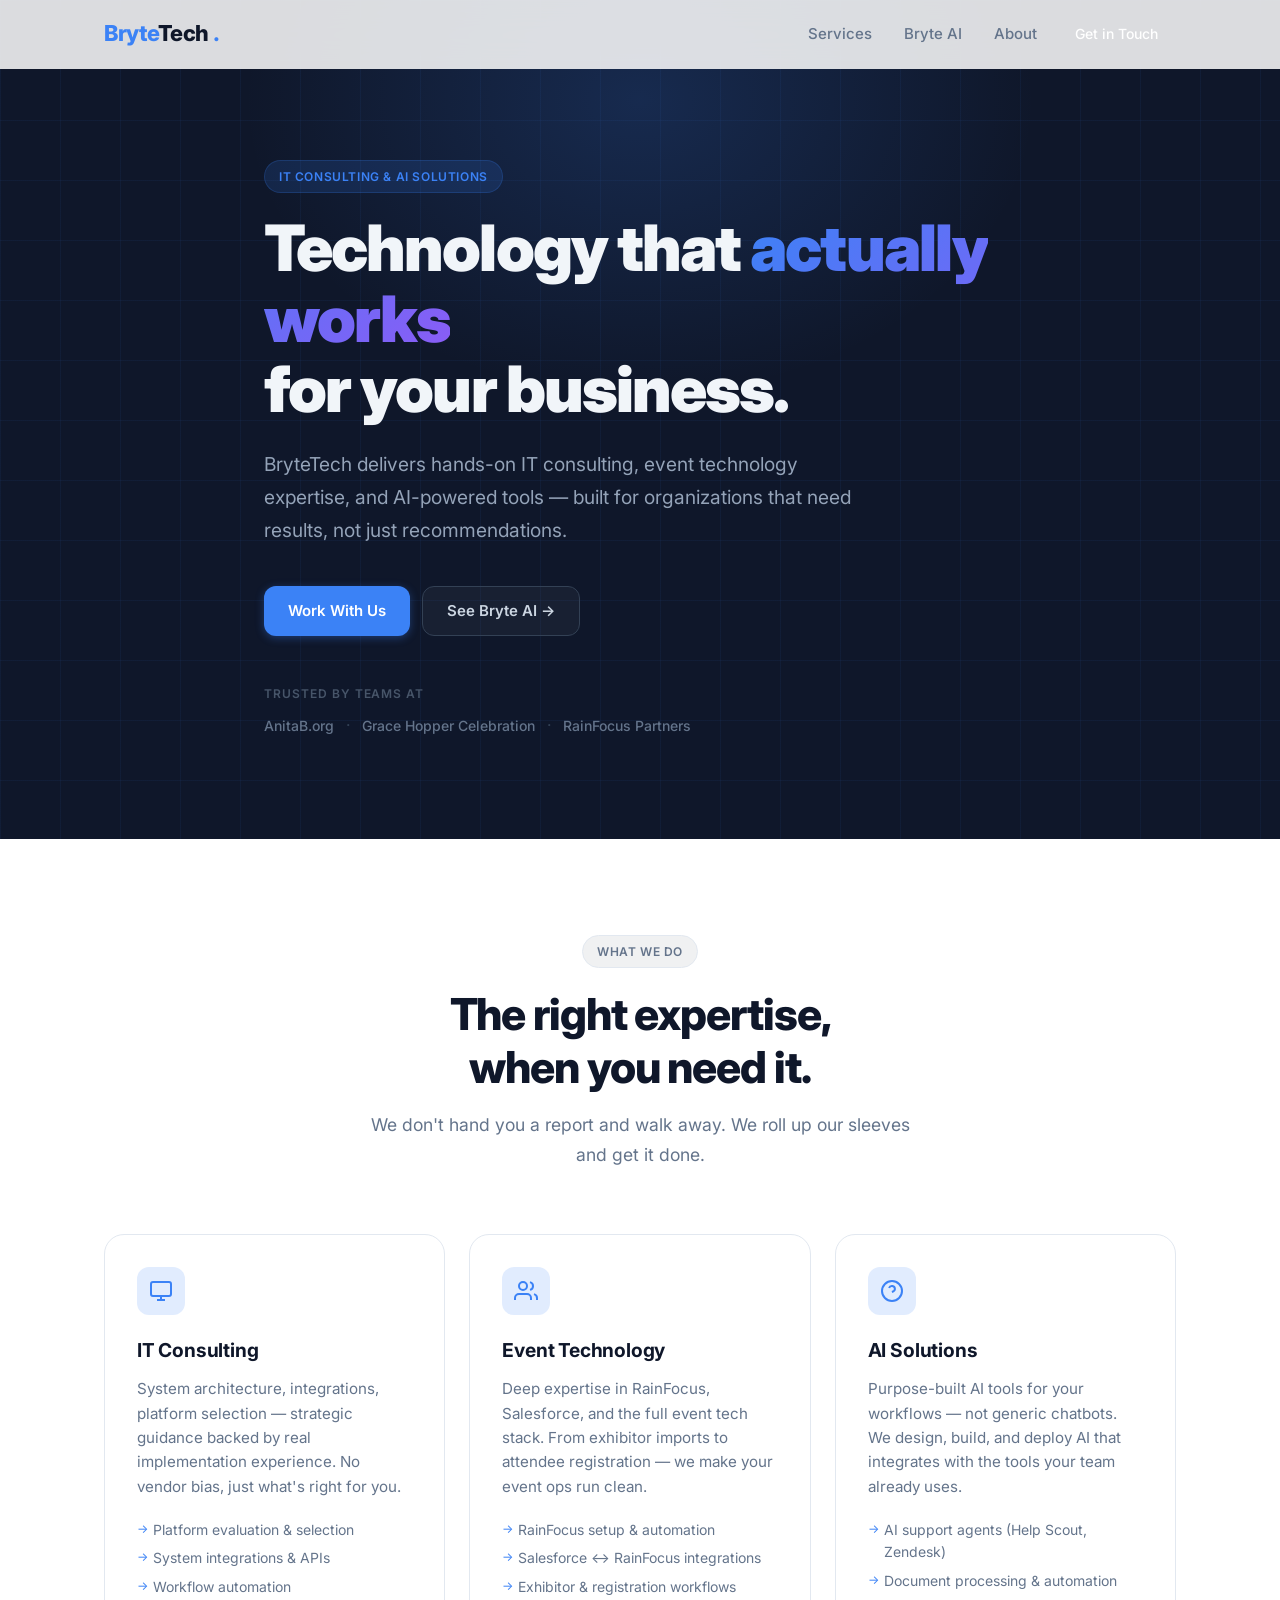
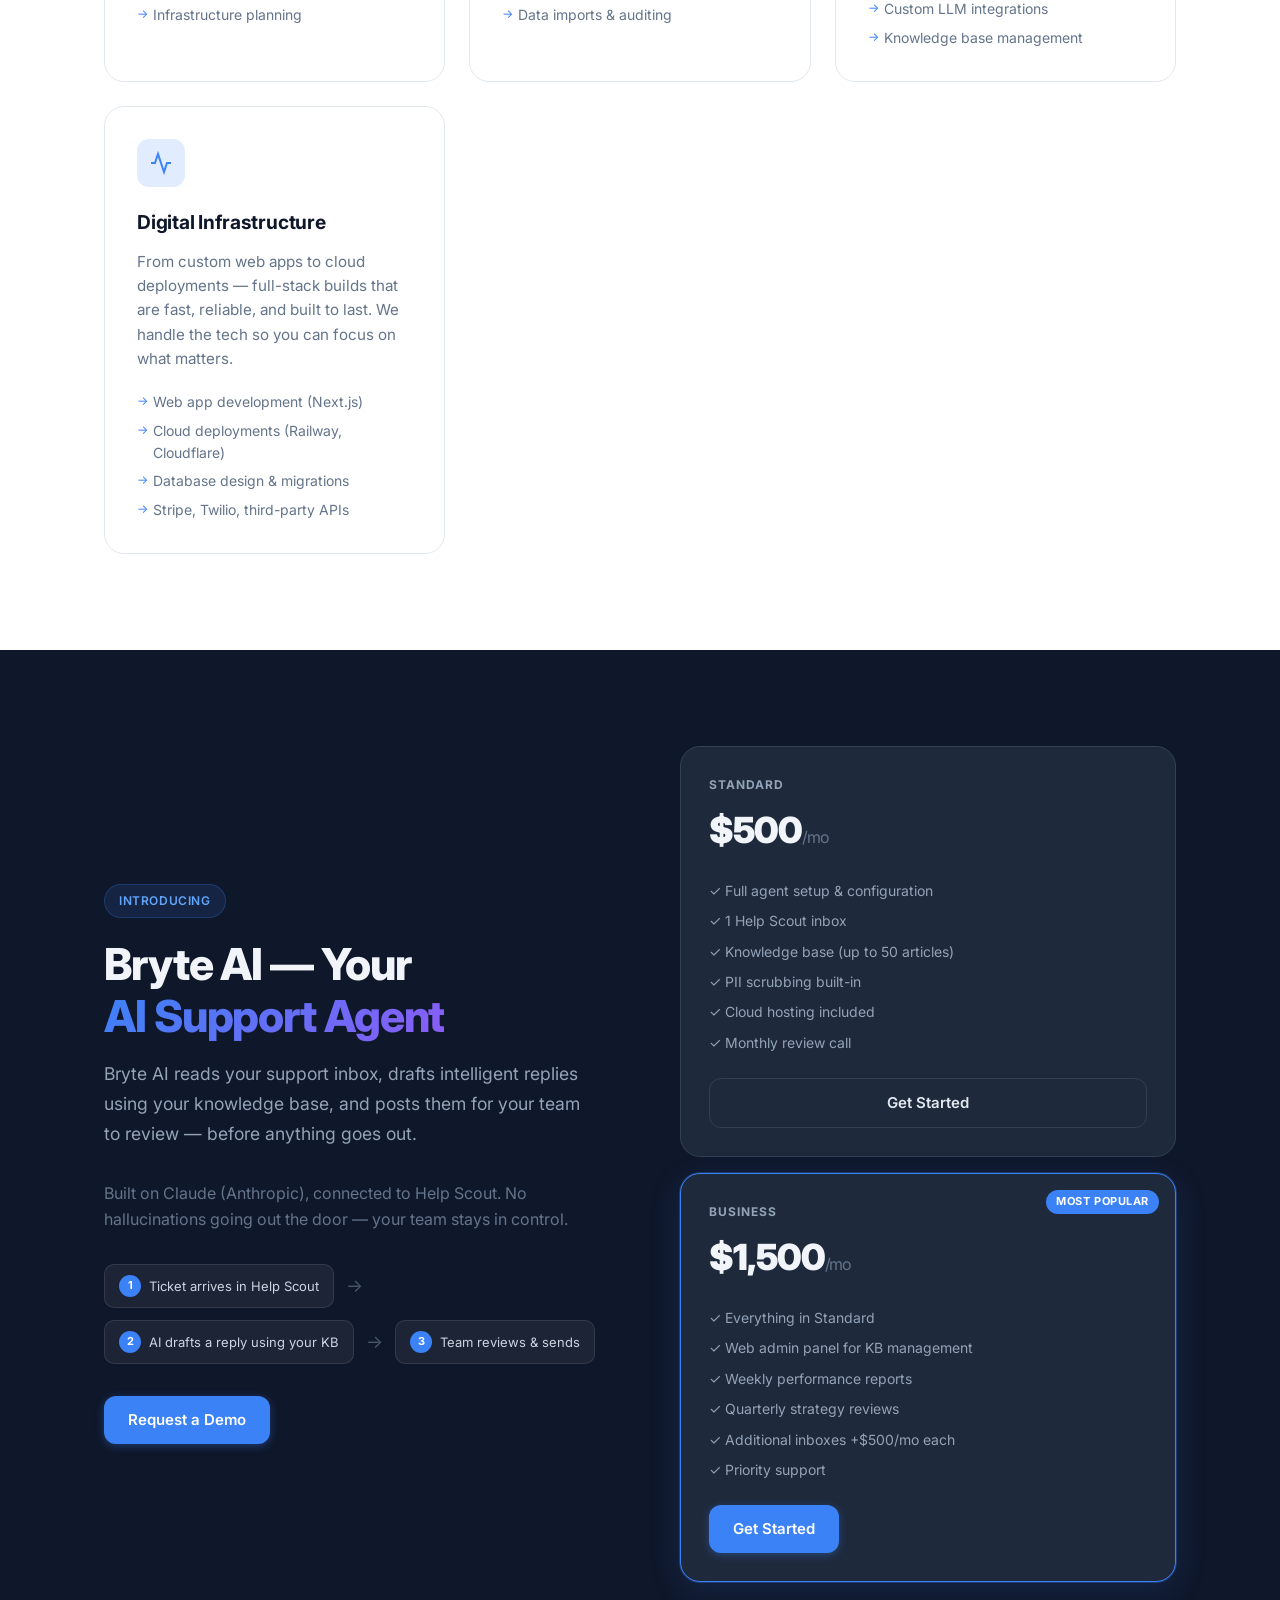
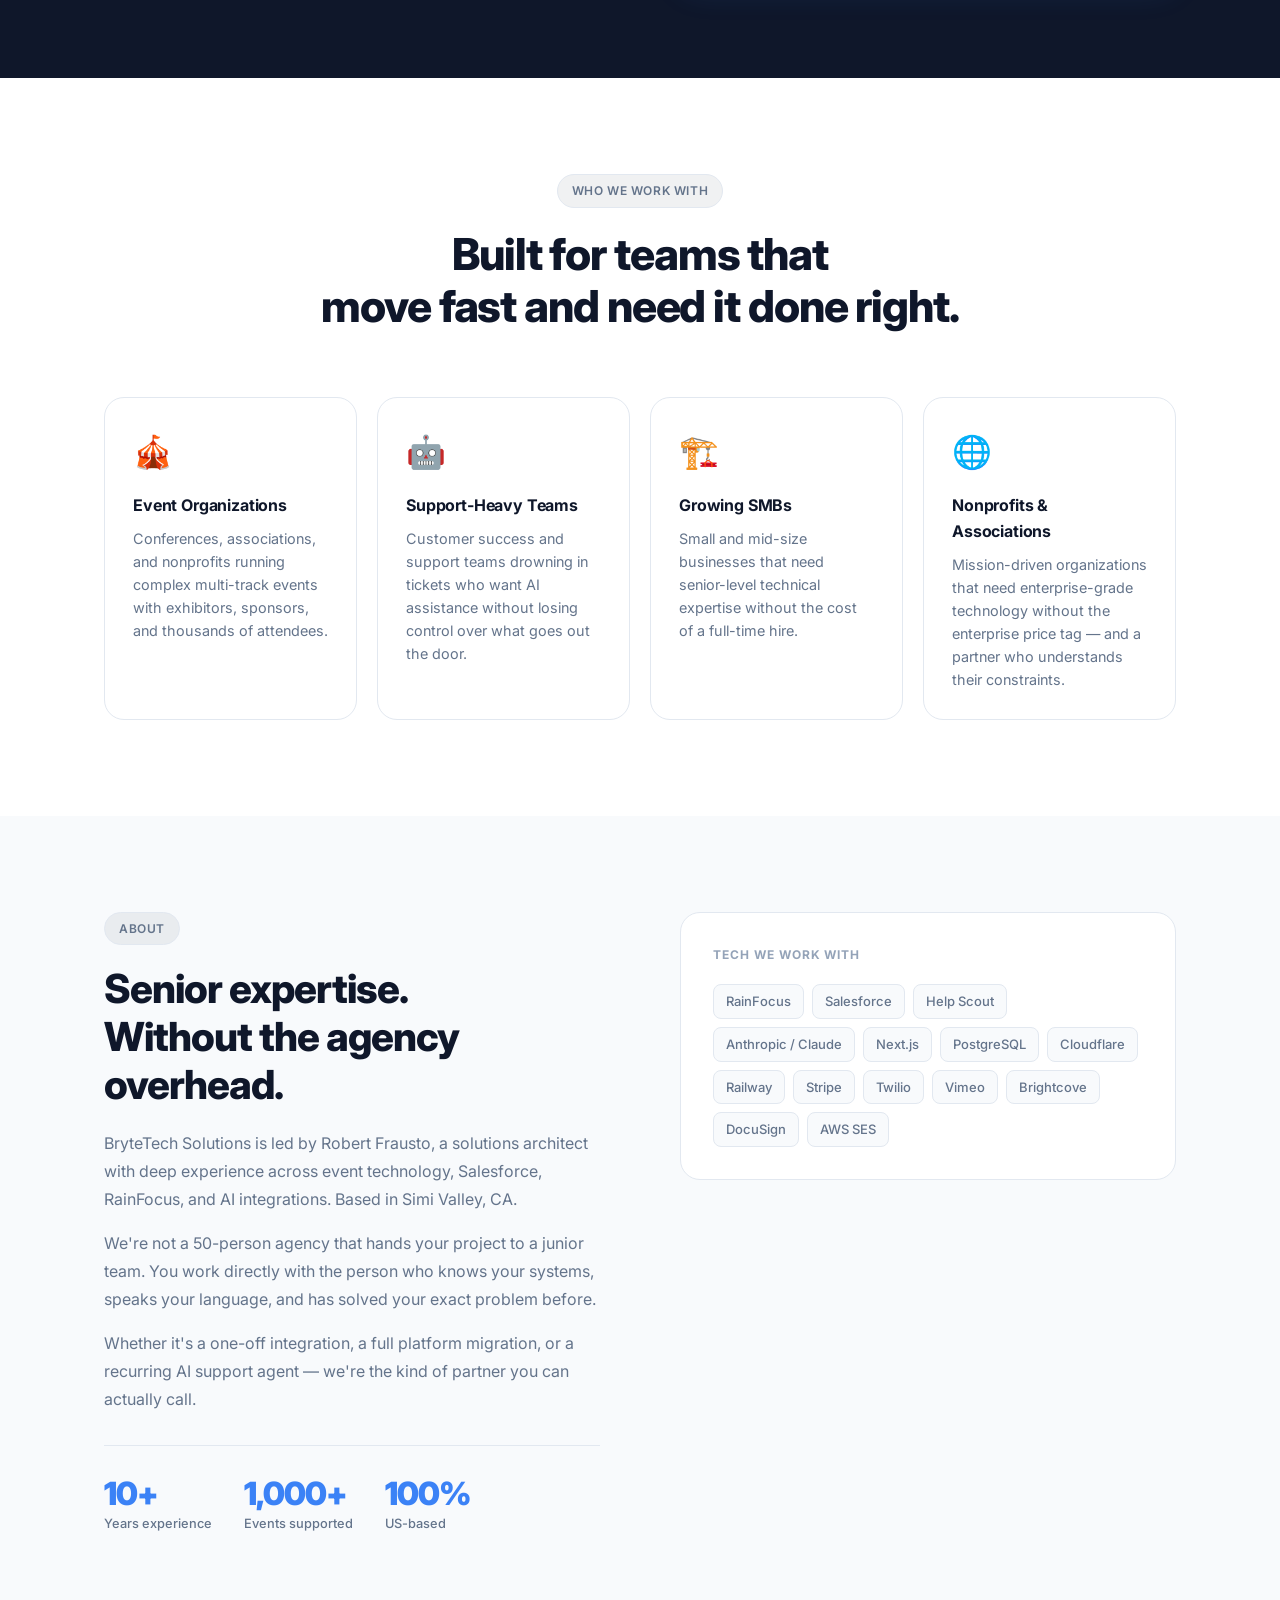
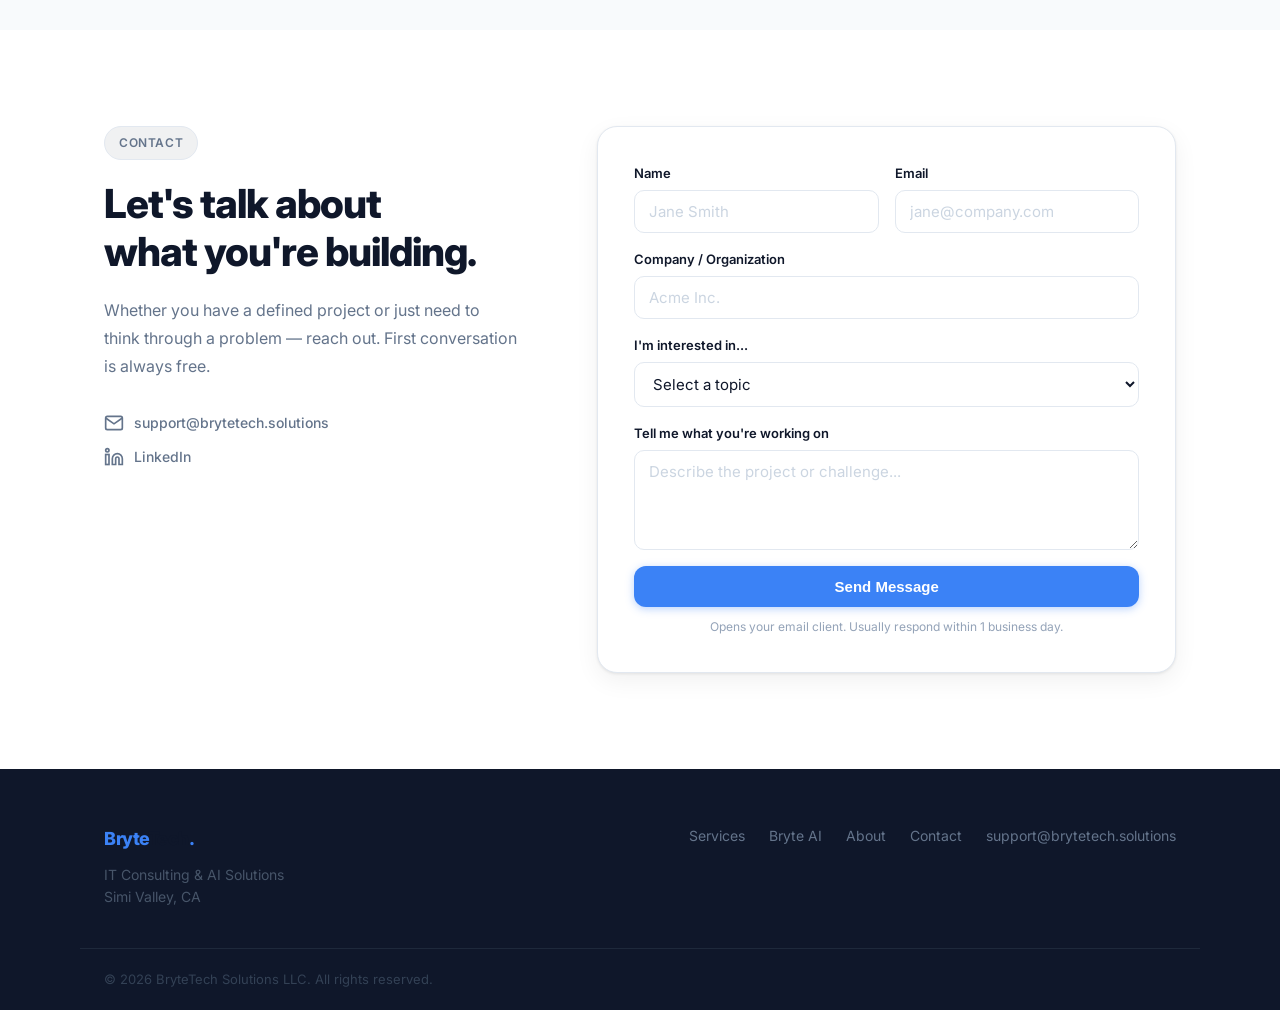
==== index.html @ a02c91e8 "Initial site — BryteTech Solutions" ====
<!DOCTYPE html>
<html lang="en">
<head>
  <meta charset="UTF-8" />
  <meta name="viewport" content="width=device-width, initial-scale=1.0" />
  <title>BryteTech Solutions — IT Consulting & AI Solutions</title>
  <meta name="description" content="BryteTech Solutions delivers expert IT consulting, event technology, and AI-powered tools for organizations ready to work smarter." />
  <link rel="preconnect" href="https://fonts.googleapis.com" />
  <link rel="preconnect" href="https://fonts.gstatic.com" crossorigin />
  <link href="https://fonts.googleapis.com/css2?family=Inter:wght@300;400;500;600;700;800;900&display=swap" rel="stylesheet" />
  <link rel="stylesheet" href="styles.css" />
</head>
<body>

  <!-- NAV -->
  <nav class="nav" id="nav">
    <div class="nav-inner container">
      <a href="#" class="logo">
        <span class="logo-bryte">Bryte</span><span class="logo-tech">Tech</span>
        <span class="logo-dot">.</span>
      </a>
      <ul class="nav-links">
        <li><a href="#services">Services</a></li>
        <li><a href="#bryte-ai">Bryte AI</a></li>
        <li><a href="#about">About</a></li>
        <li><a href="#contact" class="btn btn-sm">Get in Touch</a></li>
      </ul>
      <button class="hamburger" id="hamburger" aria-label="Toggle menu">
        <span></span><span></span><span></span>
      </button>
    </div>
    <div class="mobile-menu" id="mobile-menu">
      <a href="#services">Services</a>
      <a href="#bryte-ai">Bryte AI</a>
      <a href="#about">About</a>
      <a href="#contact">Get in Touch</a>
    </div>
  </nav>

  <!-- HERO -->
  <section class="hero">
    <div class="hero-bg">
      <div class="hero-grid"></div>
      <div class="hero-glow"></div>
    </div>
    <div class="container hero-content">
      <div class="badge">IT Consulting & AI Solutions</div>
      <h1 class="hero-headline">
        Technology that <span class="gradient-text">actually works</span><br/>
        for your business.
      </h1>
      <p class="hero-sub">
        BryteTech delivers hands-on IT consulting, event technology expertise,
        and AI-powered tools — built for organizations that need results, not just recommendations.
      </p>
      <div class="hero-ctas">
        <a href="#contact" class="btn btn-primary">Work With Us</a>
        <a href="#bryte-ai" class="btn btn-ghost">See Bryte AI →</a>
      </div>
      <div class="hero-clients">
        <span>Trusted by teams at</span>
        <div class="client-logos">
          <span class="client-name">AnitaB.org</span>
          <span class="divider">·</span>
          <span class="client-name">Grace Hopper Celebration</span>
          <span class="divider">·</span>
          <span class="client-name">RainFocus Partners</span>
        </div>
      </div>
    </div>
  </section>

  <!-- SERVICES -->
  <section class="section" id="services">
    <div class="container">
      <div class="section-header">
        <div class="badge badge-dark">What We Do</div>
        <h2>The right expertise,<br/>when you need it.</h2>
        <p class="section-sub">We don't hand you a report and walk away. We roll up our sleeves and get it done.</p>
      </div>
      <div class="services-grid">

        <div class="service-card">
          <div class="service-icon">
            <svg width="24" height="24" viewBox="0 0 24 24" fill="none" stroke="currentColor" stroke-width="2"><rect x="2" y="3" width="20" height="14" rx="2"/><line x1="8" y1="21" x2="16" y2="21"/><line x1="12" y1="17" x2="12" y2="21"/></svg>
          </div>
          <h3>IT Consulting</h3>
          <p>System architecture, integrations, platform selection — strategic guidance backed by real implementation experience. No vendor bias, just what's right for you.</p>
          <ul class="service-list">
            <li>Platform evaluation & selection</li>
            <li>System integrations & APIs</li>
            <li>Workflow automation</li>
            <li>Infrastructure planning</li>
          </ul>
        </div>

        <div class="service-card">
          <div class="service-icon">
            <svg width="24" height="24" viewBox="0 0 24 24" fill="none" stroke="currentColor" stroke-width="2"><path d="M17 21v-2a4 4 0 0 0-4-4H5a4 4 0 0 0-4 4v2"/><circle cx="9" cy="7" r="4"/><path d="M23 21v-2a4 4 0 0 0-3-3.87"/><path d="M16 3.13a4 4 0 0 1 0 7.75"/></svg>
          </div>
          <h3>Event Technology</h3>
          <p>Deep expertise in RainFocus, Salesforce, and the full event tech stack. From exhibitor imports to attendee registration — we make your event ops run clean.</p>
          <ul class="service-list">
            <li>RainFocus setup & automation</li>
            <li>Salesforce ↔ RainFocus integrations</li>
            <li>Exhibitor & registration workflows</li>
            <li>Data imports & auditing</li>
          </ul>
        </div>

        <div class="service-card">
          <div class="service-icon">
            <svg width="24" height="24" viewBox="0 0 24 24" fill="none" stroke="currentColor" stroke-width="2"><circle cx="12" cy="12" r="10"/><path d="M9.09 9a3 3 0 0 1 5.83 1c0 2-3 3-3 3"/><line x1="12" y1="17" x2="12.01" y2="17"/></svg>
          </div>
          <h3>AI Solutions</h3>
          <p>Purpose-built AI tools for your workflows — not generic chatbots. We design, build, and deploy AI that integrates with the tools your team already uses.</p>
          <ul class="service-list">
            <li>AI support agents (Help Scout, Zendesk)</li>
            <li>Document processing & automation</li>
            <li>Custom LLM integrations</li>
            <li>Knowledge base management</li>
          </ul>
        </div>

        <div class="service-card">
          <div class="service-icon">
            <svg width="24" height="24" viewBox="0 0 24 24" fill="none" stroke="currentColor" stroke-width="2"><polyline points="22 12 18 12 15 21 9 3 6 12 2 12"/></svg>
          </div>
          <h3>Digital Infrastructure</h3>
          <p>From custom web apps to cloud deployments — full-stack builds that are fast, reliable, and built to last. We handle the tech so you can focus on what matters.</p>
          <ul class="service-list">
            <li>Web app development (Next.js)</li>
            <li>Cloud deployments (Railway, Cloudflare)</li>
            <li>Database design & migrations</li>
            <li>Stripe, Twilio, third-party APIs</li>
          </ul>
        </div>

      </div>
    </div>
  </section>

  <!-- BRYTE AI -->
  <section class="section section-dark" id="bryte-ai">
    <div class="container">
      <div class="bryte-ai-layout">
        <div class="bryte-ai-text">
          <div class="badge badge-blue">Introducing</div>
          <h2>Bryte AI — Your<br/><span class="gradient-text">AI Support Agent</span></h2>
          <p class="section-sub" style="margin: 0 0 2rem;">
            Bryte AI reads your support inbox, drafts intelligent replies using your knowledge base, and posts them for your team to review — before anything goes out.
          </p>
          <p style="color: var(--text-muted); margin-bottom: 2rem;">
            Built on Claude (Anthropic), connected to Help Scout. No hallucinations going out the door — your team stays in control.
          </p>
          <div class="bryte-flow">
            <div class="flow-step">
              <span class="flow-num">1</span>
              <span>Ticket arrives in Help Scout</span>
            </div>
            <div class="flow-arrow">→</div>
            <div class="flow-step">
              <span class="flow-num">2</span>
              <span>AI drafts a reply using your KB</span>
            </div>
            <div class="flow-arrow">→</div>
            <div class="flow-step">
              <span class="flow-num">3</span>
              <span>Team reviews & sends</span>
            </div>
          </div>
          <a href="#contact" class="btn btn-primary" style="margin-top: 2rem;">Request a Demo</a>
        </div>
        <div class="bryte-ai-pricing">
          <div class="pricing-card">
            <div class="pricing-label">Standard</div>
            <div class="pricing-price">$500<span>/mo</span></div>
            <ul class="pricing-features">
              <li>✓ Full agent setup & configuration</li>
              <li>✓ 1 Help Scout inbox</li>
              <li>✓ Knowledge base (up to 50 articles)</li>
              <li>✓ PII scrubbing built-in</li>
              <li>✓ Cloud hosting included</li>
              <li>✓ Monthly review call</li>
            </ul>
            <a href="#contact" class="btn btn-ghost-dark">Get Started</a>
          </div>
          <div class="pricing-card pricing-card-featured">
            <div class="pricing-label">Business</div>
            <div class="pricing-popular">Most Popular</div>
            <div class="pricing-price">$1,500<span>/mo</span></div>
            <ul class="pricing-features">
              <li>✓ Everything in Standard</li>
              <li>✓ Web admin panel for KB management</li>
              <li>✓ Weekly performance reports</li>
              <li>✓ Quarterly strategy reviews</li>
              <li>✓ Additional inboxes +$500/mo each</li>
              <li>✓ Priority support</li>
            </ul>
            <a href="#contact" class="btn btn-primary">Get Started</a>
          </div>
        </div>
      </div>
    </div>
  </section>

  <!-- WHO WE WORK WITH -->
  <section class="section" id="who">
    <div class="container">
      <div class="section-header">
        <div class="badge badge-dark">Who We Work With</div>
        <h2>Built for teams that<br/>move fast and need it done right.</h2>
      </div>
      <div class="who-grid">
        <div class="who-card">
          <div class="who-icon">🎪</div>
          <h4>Event Organizations</h4>
          <p>Conferences, associations, and nonprofits running complex multi-track events with exhibitors, sponsors, and thousands of attendees.</p>
        </div>
        <div class="who-card">
          <div class="who-icon">🤖</div>
          <h4>Support-Heavy Teams</h4>
          <p>Customer success and support teams drowning in tickets who want AI assistance without losing control over what goes out the door.</p>
        </div>
        <div class="who-card">
          <div class="who-icon">🏗️</div>
          <h4>Growing SMBs</h4>
          <p>Small and mid-size businesses that need senior-level technical expertise without the cost of a full-time hire.</p>
        </div>
        <div class="who-card">
          <div class="who-icon">🌐</div>
          <h4>Nonprofits & Associations</h4>
          <p>Mission-driven organizations that need enterprise-grade technology without the enterprise price tag — and a partner who understands their constraints.</p>
        </div>
      </div>
    </div>
  </section>

  <!-- ABOUT -->
  <section class="section section-alt" id="about">
    <div class="container">
      <div class="about-layout">
        <div class="about-text">
          <div class="badge badge-dark">About</div>
          <h2>Senior expertise.<br/>Without the agency overhead.</h2>
          <p>
            BryteTech Solutions is led by Robert Frausto, a solutions architect with deep experience across event technology, Salesforce, RainFocus, and AI integrations. Based in Simi Valley, CA.
          </p>
          <p>
            We're not a 50-person agency that hands your project to a junior team. You work directly with the person who knows your systems, speaks your language, and has solved your exact problem before.
          </p>
          <p>
            Whether it's a one-off integration, a full platform migration, or a recurring AI support agent — we're the kind of partner you can actually call.
          </p>
          <div class="about-stats">
            <div class="stat">
              <div class="stat-num">10+</div>
              <div class="stat-label">Years experience</div>
            </div>
            <div class="stat">
              <div class="stat-num">1,000+</div>
              <div class="stat-label">Events supported</div>
            </div>
            <div class="stat">
              <div class="stat-num">100%</div>
              <div class="stat-label">US-based</div>
            </div>
          </div>
        </div>
        <div class="about-stack">
          <div class="stack-label">Tech We Work With</div>
          <div class="stack-grid">
            <span class="stack-tag">RainFocus</span>
            <span class="stack-tag">Salesforce</span>
            <span class="stack-tag">Help Scout</span>
            <span class="stack-tag">Anthropic / Claude</span>
            <span class="stack-tag">Next.js</span>
            <span class="stack-tag">PostgreSQL</span>
            <span class="stack-tag">Cloudflare</span>
            <span class="stack-tag">Railway</span>
            <span class="stack-tag">Stripe</span>
            <span class="stack-tag">Twilio</span>
            <span class="stack-tag">Vimeo</span>
            <span class="stack-tag">Brightcove</span>
            <span class="stack-tag">DocuSign</span>
            <span class="stack-tag">AWS SES</span>
          </div>
        </div>
      </div>
    </div>
  </section>

  <!-- CONTACT -->
  <section class="section" id="contact">
    <div class="container">
      <div class="contact-layout">
        <div class="contact-text">
          <div class="badge badge-dark">Contact</div>
          <h2>Let's talk about<br/>what you're building.</h2>
          <p>Whether you have a defined project or just need to think through a problem — reach out. First conversation is always free.</p>
          <div class="contact-links">
            <a href="mailto:support@brytetech.solutions" class="contact-link">
              <svg width="20" height="20" viewBox="0 0 24 24" fill="none" stroke="currentColor" stroke-width="2"><path d="M4 4h16c1.1 0 2 .9 2 2v12c0 1.1-.9 2-2 2H4c-1.1 0-2-.9-2-2V6c0-1.1.9-2 2-2z"/><polyline points="22,6 12,13 2,6"/></svg>
              support@brytetech.solutions
            </a>
            <a href="https://linkedin.com/in/robertfrausto" target="_blank" rel="noopener" class="contact-link">
              <svg width="20" height="20" viewBox="0 0 24 24" fill="none" stroke="currentColor" stroke-width="2"><path d="M16 8a6 6 0 0 1 6 6v7h-4v-7a2 2 0 0 0-2-2 2 2 0 0 0-2 2v7h-4v-7a6 6 0 0 1 6-6z"/><rect x="2" y="9" width="4" height="12"/><circle cx="4" cy="4" r="2"/></svg>
              LinkedIn
            </a>
          </div>
        </div>
        <form class="contact-form" id="contact-form" action="mailto:info@brytetech.solutions" method="POST" enctype="text/plain">
          <div class="form-row">
            <div class="form-group">
              <label for="name">Name</label>
              <input type="text" id="name" name="name" placeholder="Jane Smith" required />
            </div>
            <div class="form-group">
              <label for="email">Email</label>
              <input type="email" id="email" name="email" placeholder="jane@company.com" required />
            </div>
          </div>
          <div class="form-group">
            <label for="company">Company / Organization</label>
            <input type="text" id="company" name="company" placeholder="Acme Inc." />
          </div>
          <div class="form-group">
            <label for="interest">I'm interested in...</label>
            <select id="interest" name="interest">
              <option value="">Select a topic</option>
              <option value="it-consulting">IT Consulting</option>
              <option value="event-tech">Event Technology (RainFocus / Salesforce)</option>
              <option value="bryte-ai">Bryte AI Support Agent</option>
              <option value="web-dev">Web Development</option>
              <option value="other">Something else</option>
            </select>
          </div>
          <div class="form-group">
            <label for="message">Tell me what you're working on</label>
            <textarea id="message" name="message" rows="4" placeholder="Describe the project or challenge..." required></textarea>
          </div>
          <button type="submit" class="btn btn-primary btn-full">Send Message</button>
          <p class="form-note">Opens your email client. Usually respond within 1 business day.</p>
        </form>
      </div>
    </div>
  </section>

  <!-- FOOTER -->
  <footer class="footer">
    <div class="container footer-inner">
      <div class="footer-left">
        <a href="#" class="logo logo-sm">
          <span class="logo-bryte">Bryte</span><span class="logo-tech">Tech</span><span class="logo-dot">.</span>
        </a>
        <p>IT Consulting & AI Solutions<br/>Simi Valley, CA</p>
      </div>
      <div class="footer-links">
        <a href="#services">Services</a>
        <a href="#bryte-ai">Bryte AI</a>
        <a href="#about">About</a>
        <a href="#contact">Contact</a>
        <a href="mailto:support@brytetech.solutions">support@brytetech.solutions</a>
      </div>
    </div>
    <div class="footer-bottom container">
      <p>© 2026 BryteTech Solutions LLC. All rights reserved.</p>
    </div>
  </footer>

  <script src="main.js"></script>
</body>
</html>
---- styles.css ----
/* ============================
   BryteTech Solutions — Styles
   ============================ */

:root {
  --primary: #3b82f6;
  --primary-dark: #2563eb;
  --primary-glow: rgba(59, 130, 246, 0.15);
  --bg: #ffffff;
  --bg-alt: #f8fafc;
  --bg-dark: #0f172a;
  --bg-dark-card: #1e293b;
  --text: #0f172a;
  --text-muted: #64748b;
  --text-light: #94a3b8;
  --border: #e2e8f0;
  --border-dark: #334155;
  --radius: 12px;
  --radius-lg: 20px;
  --shadow: 0 1px 3px rgba(0,0,0,0.08), 0 8px 24px rgba(0,0,0,0.06);
  --shadow-lg: 0 4px 6px rgba(0,0,0,0.07), 0 20px 60px rgba(0,0,0,0.1);
}

*, *::before, *::after { box-sizing: border-box; margin: 0; padding: 0; }

html { scroll-behavior: smooth; }

body {
  font-family: 'Inter', -apple-system, BlinkMacSystemFont, sans-serif;
  color: var(--text);
  background: var(--bg);
  line-height: 1.6;
  font-size: 16px;
  -webkit-font-smoothing: antialiased;
}

/* ---- Utilities ---- */
.container {
  max-width: 1120px;
  margin: 0 auto;
  padding: 0 24px;
}

.gradient-text {
  background: linear-gradient(135deg, #3b82f6 0%, #8b5cf6 100%);
  -webkit-background-clip: text;
  -webkit-text-fill-color: transparent;
  background-clip: text;
}

.badge {
  display: inline-flex;
  align-items: center;
  padding: 6px 14px;
  border-radius: 100px;
  font-size: 12px;
  font-weight: 600;
  letter-spacing: 0.05em;
  text-transform: uppercase;
  background: var(--primary-glow);
  color: var(--primary);
  border: 1px solid rgba(59, 130, 246, 0.2);
  margin-bottom: 1.25rem;
}

.badge-dark {
  background: rgba(15, 23, 42, 0.06);
  color: var(--text-muted);
  border-color: var(--border);
}

.badge-blue {
  background: rgba(59, 130, 246, 0.12);
  color: #60a5fa;
  border-color: rgba(59, 130, 246, 0.25);
}

/* ---- Buttons ---- */
.btn {
  display: inline-flex;
  align-items: center;
  gap: 6px;
  padding: 12px 24px;
  border-radius: var(--radius);
  font-size: 15px;
  font-weight: 600;
  text-decoration: none;
  cursor: pointer;
  transition: all 0.2s ease;
  border: none;
  white-space: nowrap;
}

.btn-sm { padding: 8px 18px; font-size: 14px; }
.btn-full { width: 100%; justify-content: center; }

.btn-primary {
  background: var(--primary);
  color: #fff;
  box-shadow: 0 2px 8px rgba(59, 130, 246, 0.35);
}
.btn-primary:hover {
  background: var(--primary-dark);
  transform: translateY(-1px);
  box-shadow: 0 4px 16px rgba(59, 130, 246, 0.45);
}

.btn-ghost {
  background: transparent;
  color: var(--text);
  border: 1.5px solid var(--border);
}
.btn-ghost:hover {
  background: var(--bg-alt);
  border-color: #cbd5e1;
}

.btn-ghost-dark {
  background: transparent;
  color: #e2e8f0;
  border: 1.5px solid var(--border-dark);
  padding: 12px 24px;
  border-radius: var(--radius);
  font-size: 15px;
  font-weight: 600;
  text-decoration: none;
  display: inline-flex;
  align-items: center;
  gap: 6px;
  cursor: pointer;
  transition: all 0.2s ease;
  width: 100%;
  justify-content: center;
}
.btn-ghost-dark:hover {
  background: rgba(255,255,255,0.08);
  border-color: #64748b;
}

/* ---- Nav ---- */
.nav {
  position: fixed;
  top: 0; left: 0; right: 0;
  z-index: 100;
  background: rgba(255, 255, 255, 0.85);
  backdrop-filter: blur(16px);
  -webkit-backdrop-filter: blur(16px);
  border-bottom: 1px solid transparent;
  transition: border-color 0.3s, box-shadow 0.3s;
}

.nav.scrolled {
  border-bottom-color: var(--border);
  box-shadow: 0 1px 0 rgba(0,0,0,0.05);
}

.nav-inner {
  display: flex;
  align-items: center;
  justify-content: space-between;
  height: 68px;
}

.logo {
  font-size: 22px;
  font-weight: 800;
  text-decoration: none;
  letter-spacing: -0.5px;
}
.logo-sm { font-size: 18px; }
.logo-bryte { color: var(--primary); }
.logo-tech { color: var(--text); }
.logo-dot { color: var(--primary); }

.nav-links {
  display: flex;
  align-items: center;
  gap: 8px;
  list-style: none;
}

.nav-links a {
  color: var(--text-muted);
  text-decoration: none;
  font-size: 15px;
  font-weight: 500;
  padding: 6px 12px;
  border-radius: 8px;
  transition: color 0.2s, background 0.2s;
}

.nav-links a:hover { color: var(--text); background: var(--bg-alt); }
.nav-links .btn { color: #fff; padding: 8px 18px; font-size: 14px; }
.nav-links .btn:hover { color: #fff; background: var(--primary-dark); }

.hamburger {
  display: none;
  flex-direction: column;
  gap: 5px;
  background: none;
  border: none;
  cursor: pointer;
  padding: 4px;
}
.hamburger span {
  display: block;
  width: 22px;
  height: 2px;
  background: var(--text);
  border-radius: 2px;
  transition: all 0.3s;
}

.mobile-menu {
  display: none;
  flex-direction: column;
  padding: 12px 24px 20px;
  gap: 4px;
  border-top: 1px solid var(--border);
  background: rgba(255,255,255,0.97);
}
.mobile-menu.open { display: flex; }
.mobile-menu a {
  color: var(--text);
  text-decoration: none;
  font-size: 16px;
  font-weight: 500;
  padding: 10px 4px;
  border-bottom: 1px solid var(--border);
}
.mobile-menu a:last-child { border-bottom: none; }

/* ---- Hero ---- */
.hero {
  position: relative;
  padding: 160px 0 100px;
  overflow: hidden;
  background: var(--bg-dark);
}

.hero-bg {
  position: absolute;
  inset: 0;
  overflow: hidden;
}

.hero-grid {
  position: absolute;
  inset: 0;
  background-image:
    linear-gradient(rgba(59, 130, 246, 0.06) 1px, transparent 1px),
    linear-gradient(90deg, rgba(59, 130, 246, 0.06) 1px, transparent 1px);
  background-size: 60px 60px;
}

.hero-glow {
  position: absolute;
  top: -200px;
  left: 50%;
  transform: translateX(-50%);
  width: 800px;
  height: 600px;
  background: radial-gradient(ellipse at center, rgba(59, 130, 246, 0.18) 0%, transparent 70%);
  pointer-events: none;
}

.hero-content {
  position: relative;
  z-index: 1;
  max-width: 800px;
}

.hero-headline {
  font-size: clamp(2.5rem, 5vw, 4rem);
  font-weight: 900;
  line-height: 1.1;
  letter-spacing: -0.03em;
  color: #f1f5f9;
  margin-bottom: 1.5rem;
}

.hero-sub {
  font-size: 1.2rem;
  color: #94a3b8;
  max-width: 600px;
  margin-bottom: 2.5rem;
  line-height: 1.7;
}

.hero-ctas {
  display: flex;
  gap: 12px;
  flex-wrap: wrap;
  margin-bottom: 3rem;
}

.hero .btn-ghost {
  color: #cbd5e1;
  border-color: #334155;
  background: rgba(255,255,255,0.04);
}
.hero .btn-ghost:hover {
  background: rgba(255,255,255,0.08);
  color: #f1f5f9;
  border-color: #475569;
}

.hero-clients {
  display: flex;
  flex-direction: column;
  gap: 10px;
}
.hero-clients > span {
  font-size: 12px;
  text-transform: uppercase;
  letter-spacing: 0.08em;
  color: #475569;
  font-weight: 600;
}
.client-logos {
  display: flex;
  align-items: center;
  gap: 12px;
  flex-wrap: wrap;
}
.client-name {
  color: #64748b;
  font-size: 14px;
  font-weight: 500;
}
.divider { color: #334155; }

/* ---- Section ---- */
.section { padding: 96px 0; }
.section-dark {
  background: var(--bg-dark);
  color: #e2e8f0;
}
.section-alt { background: var(--bg-alt); }

.section-header {
  text-align: center;
  margin-bottom: 64px;
}

.section-header h2 {
  font-size: clamp(2rem, 4vw, 2.75rem);
  font-weight: 800;
  letter-spacing: -0.025em;
  line-height: 1.2;
  margin-bottom: 1rem;
}

.section-sub {
  font-size: 1.1rem;
  color: var(--text-muted);
  max-width: 560px;
  margin: 0 auto;
  line-height: 1.7;
}

/* ---- Services ---- */
.services-grid {
  display: grid;
  grid-template-columns: repeat(auto-fit, minmax(260px, 1fr));
  gap: 24px;
}

.service-card {
  background: var(--bg);
  border: 1px solid var(--border);
  border-radius: var(--radius-lg);
  padding: 32px;
  transition: border-color 0.2s, box-shadow 0.2s, transform 0.2s;
}

.service-card:hover {
  border-color: #93c5fd;
  box-shadow: var(--shadow-lg);
  transform: translateY(-3px);
}

.service-icon {
  width: 48px;
  height: 48px;
  background: var(--primary-glow);
  border-radius: 12px;
  display: flex;
  align-items: center;
  justify-content: center;
  color: var(--primary);
  margin-bottom: 1.25rem;
}

.service-card h3 {
  font-size: 1.2rem;
  font-weight: 700;
  margin-bottom: 0.75rem;
  letter-spacing: -0.01em;
}

.service-card p {
  color: var(--text-muted);
  font-size: 0.95rem;
  line-height: 1.6;
  margin-bottom: 1.25rem;
}

.service-list {
  list-style: none;
  display: flex;
  flex-direction: column;
  gap: 6px;
}

.service-list li {
  font-size: 0.875rem;
  color: var(--text-muted);
  padding-left: 1rem;
  position: relative;
}
.service-list li::before {
  content: '→';
  position: absolute;
  left: 0;
  color: var(--primary);
  font-size: 12px;
}

/* ---- Bryte AI ---- */
.bryte-ai-layout {
  display: grid;
  grid-template-columns: 1fr 1fr;
  gap: 80px;
  align-items: center;
}

.section-dark h2 {
  color: #f1f5f9;
  font-size: clamp(2rem, 4vw, 2.75rem);
  font-weight: 800;
  letter-spacing: -0.025em;
  line-height: 1.2;
  margin-bottom: 1rem;
}

.section-dark .section-sub { color: #94a3b8; margin: 0; }

.bryte-flow {
  display: flex;
  align-items: center;
  gap: 12px;
  flex-wrap: wrap;
}

.flow-step {
  display: flex;
  align-items: center;
  gap: 8px;
  background: rgba(255,255,255,0.06);
  border: 1px solid rgba(255,255,255,0.1);
  border-radius: 10px;
  padding: 10px 14px;
  font-size: 13px;
  color: #cbd5e1;
  white-space: nowrap;
}

.flow-num {
  width: 22px;
  height: 22px;
  background: var(--primary);
  border-radius: 50%;
  display: flex;
  align-items: center;
  justify-content: center;
  font-size: 11px;
  font-weight: 700;
  color: #fff;
  flex-shrink: 0;
}

.flow-arrow { color: #475569; font-size: 18px; }

.bryte-ai-pricing {
  display: flex;
  flex-direction: column;
  gap: 16px;
}

.pricing-card {
  background: var(--bg-dark-card);
  border: 1px solid var(--border-dark);
  border-radius: var(--radius-lg);
  padding: 28px;
  position: relative;
}

.pricing-card-featured {
  border-color: var(--primary);
  box-shadow: 0 0 0 1px rgba(59,130,246,0.3), 0 8px 32px rgba(59,130,246,0.15);
}

.pricing-label {
  font-size: 12px;
  font-weight: 700;
  text-transform: uppercase;
  letter-spacing: 0.08em;
  color: var(--text-light);
  margin-bottom: 8px;
}

.pricing-popular {
  position: absolute;
  top: 16px;
  right: 16px;
  background: var(--primary);
  color: #fff;
  font-size: 11px;
  font-weight: 700;
  padding: 3px 10px;
  border-radius: 100px;
  text-transform: uppercase;
  letter-spacing: 0.05em;
}

.pricing-price {
  font-size: 2.25rem;
  font-weight: 900;
  color: #f1f5f9;
  letter-spacing: -0.03em;
  margin-bottom: 1.25rem;
}
.pricing-price span { font-size: 1rem; font-weight: 400; color: #64748b; }

.pricing-features {
  list-style: none;
  display: flex;
  flex-direction: column;
  gap: 8px;
  margin-bottom: 1.5rem;
}
.pricing-features li {
  font-size: 14px;
  color: #94a3b8;
}

/* ---- Who We Work With ---- */
.who-grid {
  display: grid;
  grid-template-columns: repeat(auto-fit, minmax(240px, 1fr));
  gap: 20px;
}

.who-card {
  background: var(--bg);
  border: 1px solid var(--border);
  border-radius: var(--radius-lg);
  padding: 28px;
  transition: box-shadow 0.2s, transform 0.2s;
}

.who-card:hover {
  box-shadow: var(--shadow);
  transform: translateY(-2px);
}

.who-icon {
  font-size: 2rem;
  margin-bottom: 1rem;
}

.who-card h4 {
  font-size: 1rem;
  font-weight: 700;
  margin-bottom: 0.5rem;
  letter-spacing: -0.01em;
}

.who-card p {
  font-size: 0.9rem;
  color: var(--text-muted);
  line-height: 1.6;
}

/* ---- About ---- */
.about-layout {
  display: grid;
  grid-template-columns: 1fr 1fr;
  gap: 80px;
  align-items: start;
}

.about-text h2 {
  font-size: clamp(1.75rem, 3.5vw, 2.5rem);
  font-weight: 800;
  letter-spacing: -0.025em;
  line-height: 1.2;
  margin-bottom: 1.25rem;
}

.about-text p {
  color: var(--text-muted);
  line-height: 1.75;
  margin-bottom: 1rem;
  font-size: 1rem;
}

.about-stats {
  display: flex;
  gap: 32px;
  margin-top: 2rem;
  padding-top: 2rem;
  border-top: 1px solid var(--border);
  flex-wrap: wrap;
}

.stat-num {
  font-size: 2rem;
  font-weight: 900;
  color: var(--primary);
  letter-spacing: -0.03em;
  line-height: 1;
}

.stat-label {
  font-size: 0.8rem;
  color: var(--text-muted);
  margin-top: 4px;
  font-weight: 500;
}

.about-stack {
  background: var(--bg);
  border: 1px solid var(--border);
  border-radius: var(--radius-lg);
  padding: 32px;
}

.stack-label {
  font-size: 12px;
  font-weight: 700;
  text-transform: uppercase;
  letter-spacing: 0.08em;
  color: var(--text-light);
  margin-bottom: 1.25rem;
}

.stack-grid {
  display: flex;
  flex-wrap: wrap;
  gap: 8px;
}

.stack-tag {
  background: var(--bg-alt);
  border: 1px solid var(--border);
  border-radius: 8px;
  padding: 6px 12px;
  font-size: 13px;
  font-weight: 500;
  color: var(--text-muted);
  transition: border-color 0.2s, color 0.2s, background 0.2s;
  cursor: default;
}
.stack-tag:hover {
  border-color: #93c5fd;
  color: var(--primary);
  background: var(--primary-glow);
}

/* ---- Contact ---- */
.contact-layout {
  display: grid;
  grid-template-columns: 1fr 1.4fr;
  gap: 80px;
  align-items: start;
}

.contact-text h2 {
  font-size: clamp(1.75rem, 3.5vw, 2.5rem);
  font-weight: 800;
  letter-spacing: -0.025em;
  line-height: 1.2;
  margin-bottom: 1.25rem;
}

.contact-text p {
  color: var(--text-muted);
  line-height: 1.75;
  margin-bottom: 2rem;
}

.contact-links {
  display: flex;
  flex-direction: column;
  gap: 12px;
}

.contact-link {
  display: flex;
  align-items: center;
  gap: 10px;
  color: var(--text-muted);
  text-decoration: none;
  font-size: 14px;
  font-weight: 500;
  transition: color 0.2s;
}
.contact-link:hover { color: var(--primary); }

.contact-form {
  background: var(--bg);
  border: 1px solid var(--border);
  border-radius: var(--radius-lg);
  padding: 36px;
  box-shadow: var(--shadow);
}

.form-row {
  display: grid;
  grid-template-columns: 1fr 1fr;
  gap: 16px;
}

.form-group {
  display: flex;
  flex-direction: column;
  gap: 6px;
  margin-bottom: 16px;
}

.form-group label {
  font-size: 13px;
  font-weight: 600;
  color: var(--text);
}

.form-group input,
.form-group select,
.form-group textarea {
  padding: 11px 14px;
  border: 1px solid var(--border);
  border-radius: 10px;
  font-size: 15px;
  font-family: inherit;
  color: var(--text);
  background: var(--bg);
  transition: border-color 0.2s, box-shadow 0.2s;
  outline: none;
  width: 100%;
}

.form-group input::placeholder,
.form-group textarea::placeholder { color: #cbd5e1; }

.form-group input:focus,
.form-group select:focus,
.form-group textarea:focus {
  border-color: var(--primary);
  box-shadow: 0 0 0 3px rgba(59, 130, 246, 0.12);
}

.form-group textarea { resize: vertical; min-height: 100px; }

.form-note {
  text-align: center;
  font-size: 12px;
  color: var(--text-light);
  margin-top: 10px;
}

/* ---- Footer ---- */
.footer {
  background: var(--bg-dark);
  color: #94a3b8;
  padding: 56px 0 0;
}

.footer-inner {
  display: flex;
  justify-content: space-between;
  align-items: flex-start;
  gap: 40px;
  flex-wrap: wrap;
  padding-bottom: 40px;
}

.footer-left .logo { margin-bottom: 10px; display: block; }
.footer-left p { font-size: 14px; color: #475569; line-height: 1.6; }

.footer-links {
  display: flex;
  flex-wrap: wrap;
  gap: 12px 24px;
  align-items: flex-start;
}

.footer-links a {
  color: #64748b;
  text-decoration: none;
  font-size: 14px;
  transition: color 0.2s;
}
.footer-links a:hover { color: #94a3b8; }

.footer-bottom {
  border-top: 1px solid #1e293b;
  padding: 20px 24px;
}
.footer-bottom p {
  font-size: 13px;
  color: #334155;
}

/* ---- Responsive ---- */
@media (max-width: 900px) {
  .bryte-ai-layout,
  .about-layout,
  .contact-layout {
    grid-template-columns: 1fr;
    gap: 48px;
  }

  .bryte-ai-pricing {
    flex-direction: row;
    flex-wrap: wrap;
  }

  .pricing-card { flex: 1; min-width: 240px; }
}

@media (max-width: 768px) {
  .nav-links { display: none; }
  .hamburger { display: flex; }

  .hero { padding: 120px 0 72px; }

  .section { padding: 64px 0; }

  .services-grid { grid-template-columns: 1fr; }
  .who-grid { grid-template-columns: 1fr 1fr; }

  .form-row { grid-template-columns: 1fr; }

  .hero-ctas { flex-direction: column; }
  .hero-ctas .btn { width: fit-content; }

  .bryte-flow { flex-direction: column; align-items: flex-start; gap: 8px; }
  .flow-arrow { transform: rotate(90deg); }

  .footer-inner { flex-direction: column; gap: 24px; }
}

@media (max-width: 480px) {
  .who-grid { grid-template-columns: 1fr; }
  .about-stats { gap: 20px; }
  .contact-form { padding: 24px; }
  .bryte-ai-pricing { flex-direction: column; }
}

/* ---- Animations ---- */
@keyframes fadeUp {
  from { opacity: 0; transform: translateY(20px); }
  to { opacity: 1; transform: translateY(0); }
}

.hero-content > * {
  animation: fadeUp 0.6s ease both;
}
.hero-content > *:nth-child(1) { animation-delay: 0.1s; }
.hero-content > *:nth-child(2) { animation-delay: 0.2s; }
.hero-content > *:nth-child(3) { animation-delay: 0.3s; }
.hero-content > *:nth-child(4) { animation-delay: 0.4s; }
.hero-content > *:nth-child(5) { animation-delay: 0.5s; }
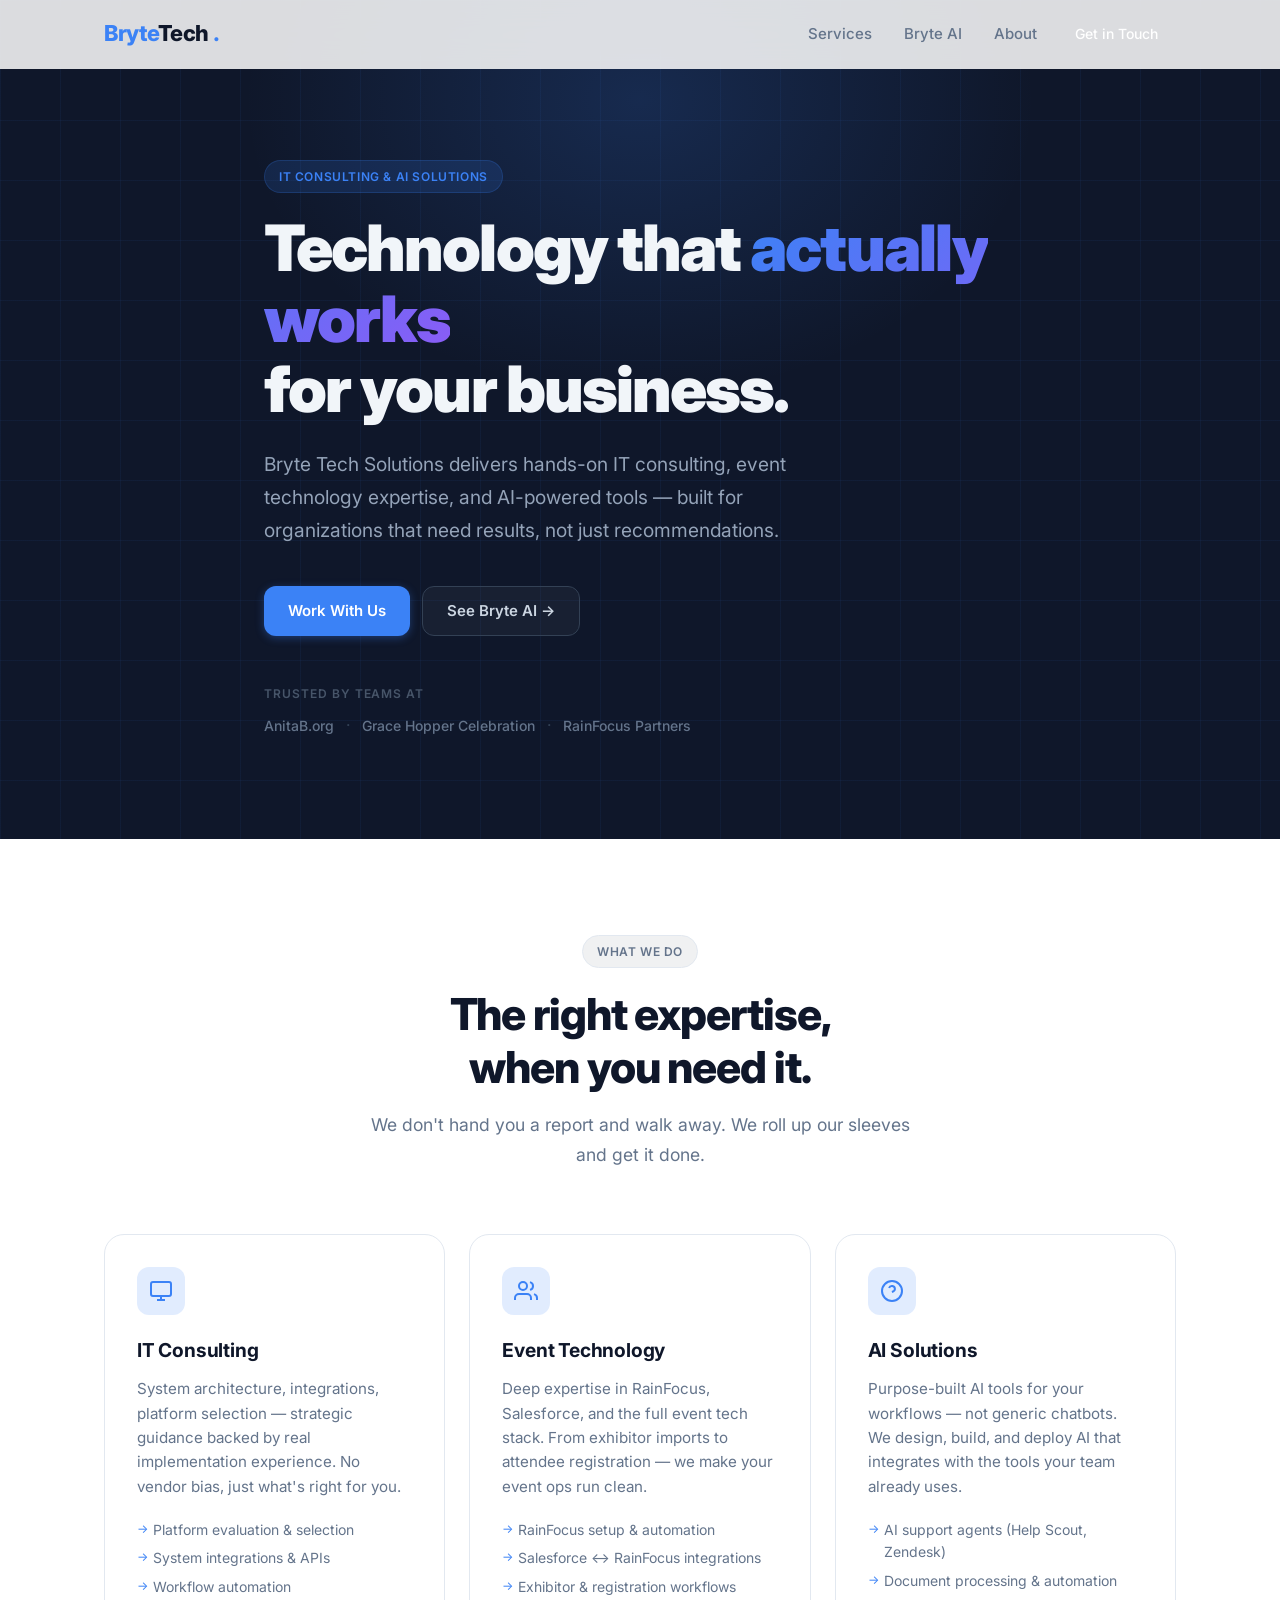
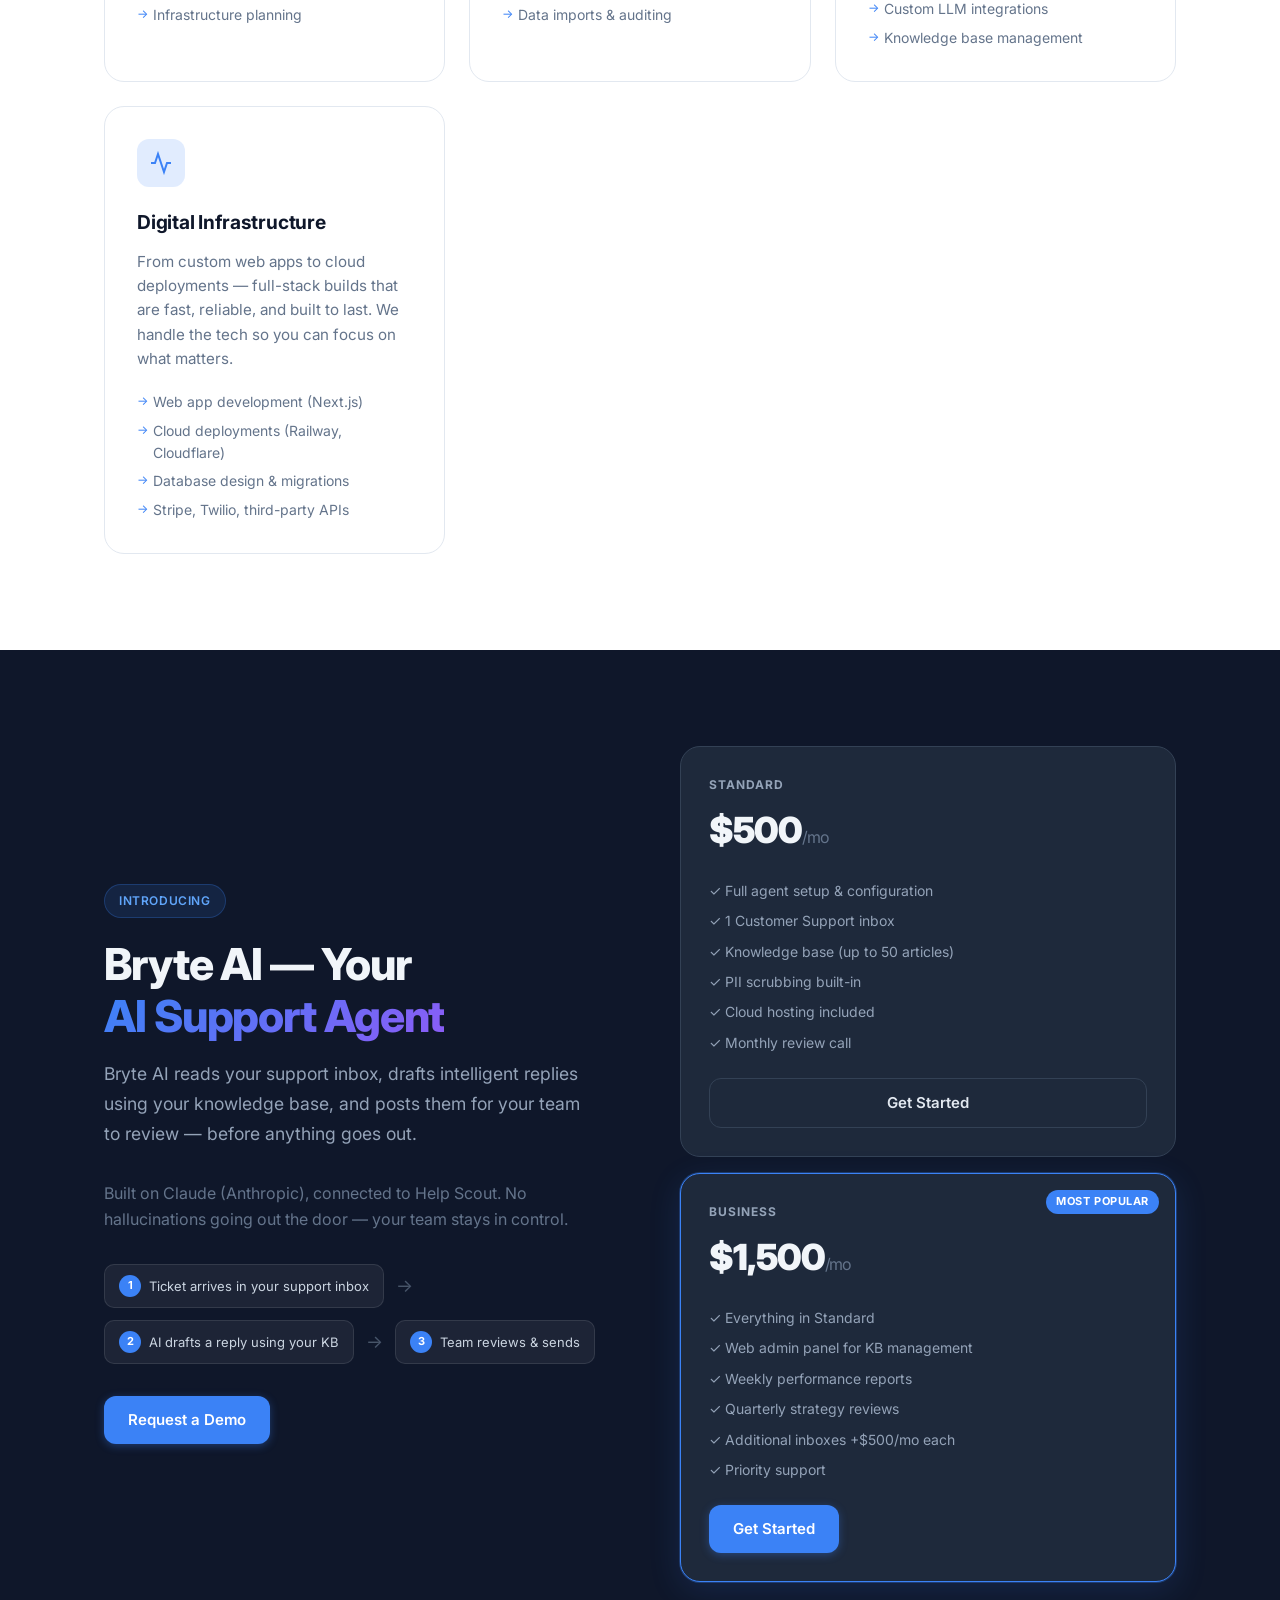
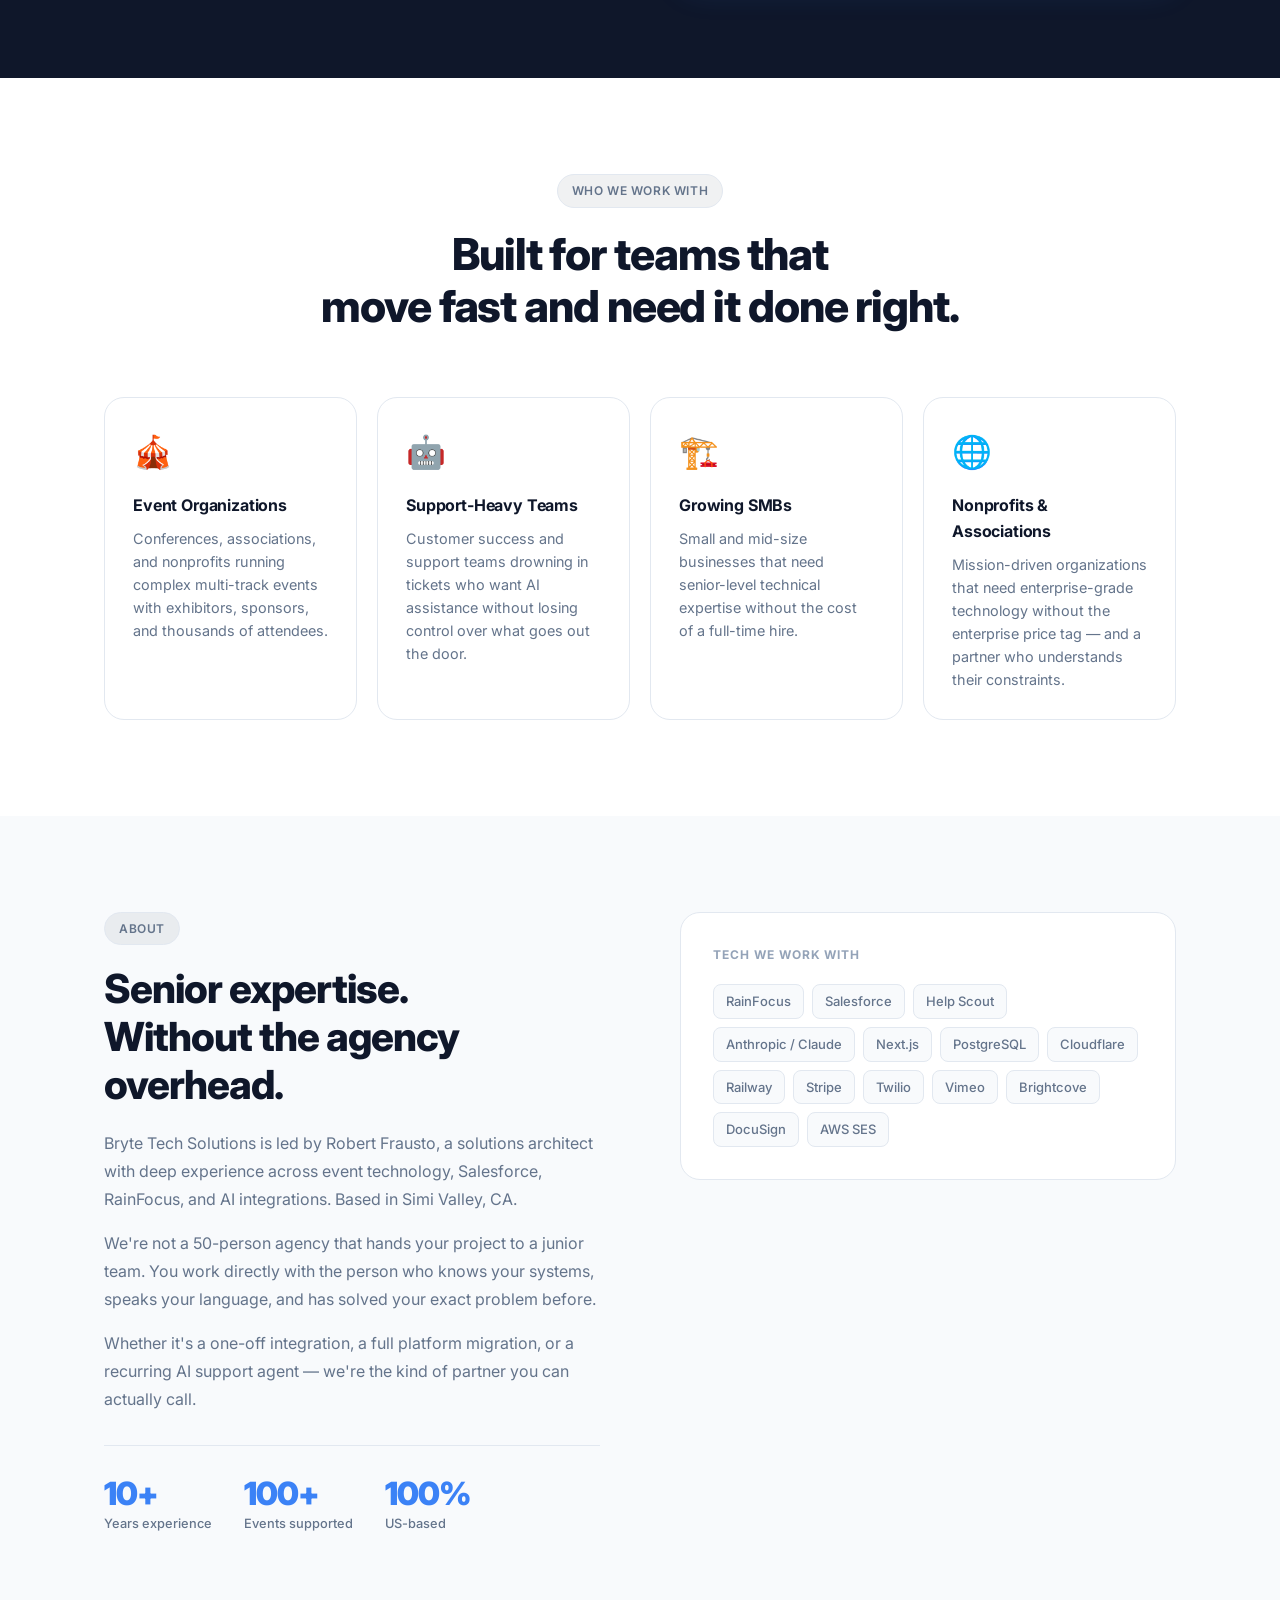
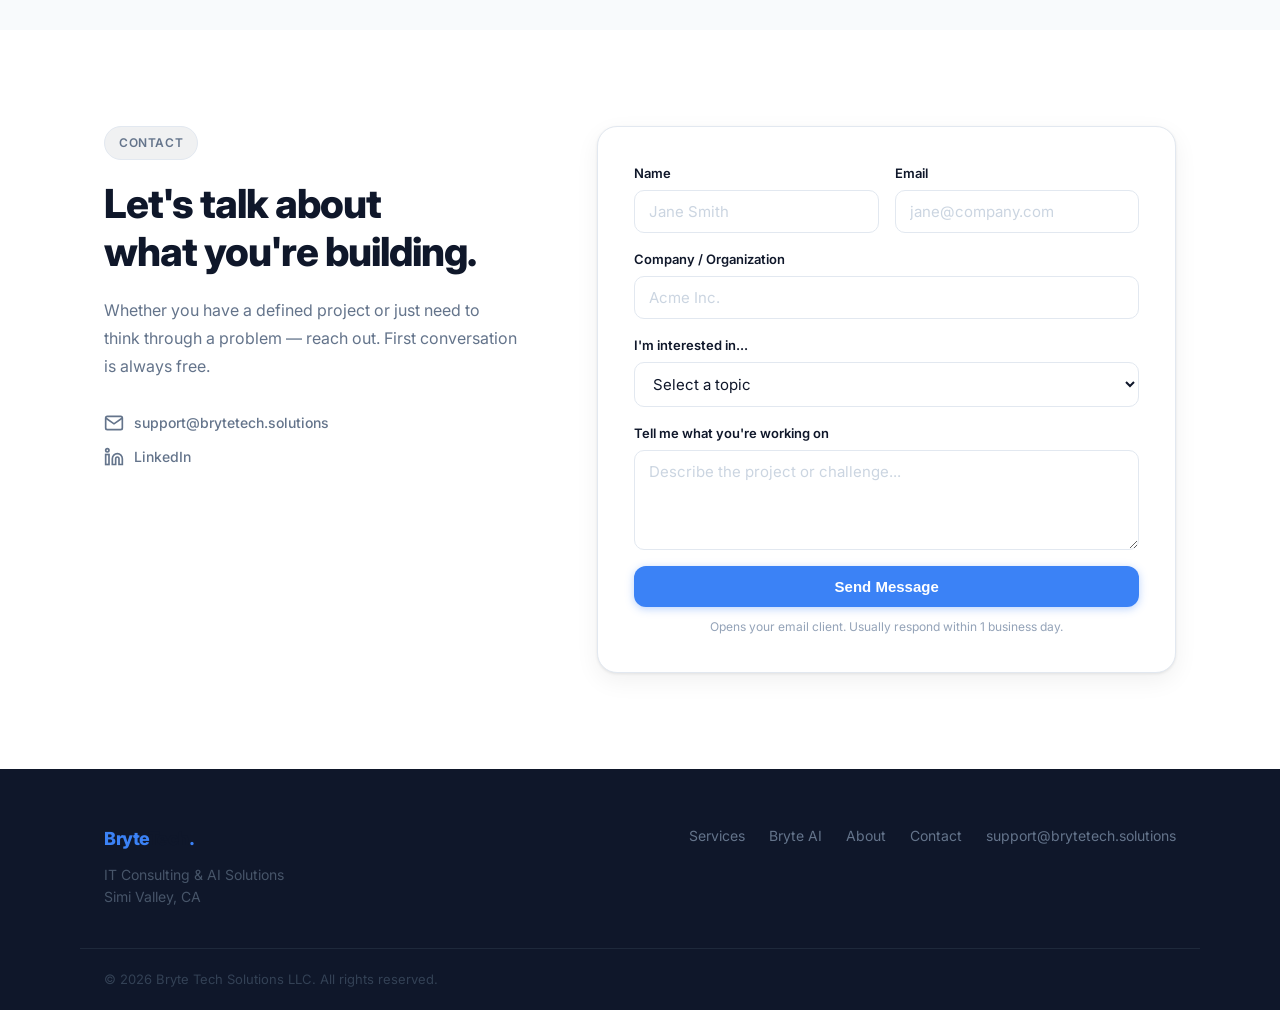
==== commit 58e3ff4b: "Update branding, stats, and copy per Robert" ====
--- a/index.html
+++ b/index.html
@@ -3,8 +3,8 @@
 <head>
   <meta charset="UTF-8" />
   <meta name="viewport" content="width=device-width, initial-scale=1.0" />
-  <title>BryteTech Solutions — IT Consulting & AI Solutions</title>
-  <meta name="description" content="BryteTech Solutions delivers expert IT consulting, event technology, and AI-powered tools for organizations ready to work smarter." />
+  <title>Bryte Tech Solutions — IT Consulting & AI Solutions</title>
+  <meta name="description" content="Bryte Tech Solutions delivers expert IT consulting, event technology, and AI-powered tools for organizations ready to work smarter." />
   <link rel="preconnect" href="https://fonts.googleapis.com" />
   <link rel="preconnect" href="https://fonts.gstatic.com" crossorigin />
   <link href="https://fonts.googleapis.com/css2?family=Inter:wght@300;400;500;600;700;800;900&display=swap" rel="stylesheet" />
@@ -50,7 +50,7 @@
         for your business.
       </h1>
       <p class="hero-sub">
-        BryteTech delivers hands-on IT consulting, event technology expertise,
+        Bryte Tech Solutions delivers hands-on IT consulting, event technology expertise,
         and AI-powered tools — built for organizations that need results, not just recommendations.
       </p>
       <div class="hero-ctas">
@@ -156,7 +156,7 @@
           <div class="bryte-flow">
             <div class="flow-step">
               <span class="flow-num">1</span>
-              <span>Ticket arrives in Help Scout</span>
+              <span>Ticket arrives in your support inbox</span>
             </div>
             <div class="flow-arrow">→</div>
             <div class="flow-step">
@@ -177,7 +177,7 @@
             <div class="pricing-price">$500<span>/mo</span></div>
             <ul class="pricing-features">
               <li>✓ Full agent setup & configuration</li>
-              <li>✓ 1 Help Scout inbox</li>
+              <li>✓ 1 Customer Support inbox</li>
               <li>✓ Knowledge base (up to 50 articles)</li>
               <li>✓ PII scrubbing built-in</li>
               <li>✓ Cloud hosting included</li>
@@ -244,7 +244,7 @@
           <div class="badge badge-dark">About</div>
           <h2>Senior expertise.<br/>Without the agency overhead.</h2>
           <p>
-            BryteTech Solutions is led by Robert Frausto, a solutions architect with deep experience across event technology, Salesforce, RainFocus, and AI integrations. Based in Simi Valley, CA.
+            Bryte Tech Solutions is led by Robert Frausto, a solutions architect with deep experience across event technology, Salesforce, RainFocus, and AI integrations. Based in Simi Valley, CA.
           </p>
           <p>
             We're not a 50-person agency that hands your project to a junior team. You work directly with the person who knows your systems, speaks your language, and has solved your exact problem before.
@@ -258,7 +258,7 @@
               <div class="stat-label">Years experience</div>
             </div>
             <div class="stat">
-              <div class="stat-num">1,000+</div>
+              <div class="stat-num">100+</div>
               <div class="stat-label">Events supported</div>
             </div>
             <div class="stat">
@@ -364,7 +364,7 @@
       </div>
     </div>
     <div class="footer-bottom container">
-      <p>© 2026 BryteTech Solutions LLC. All rights reserved.</p>
+      <p>© 2026 Bryte Tech Solutions LLC. All rights reserved.</p>
     </div>
   </footer>
 
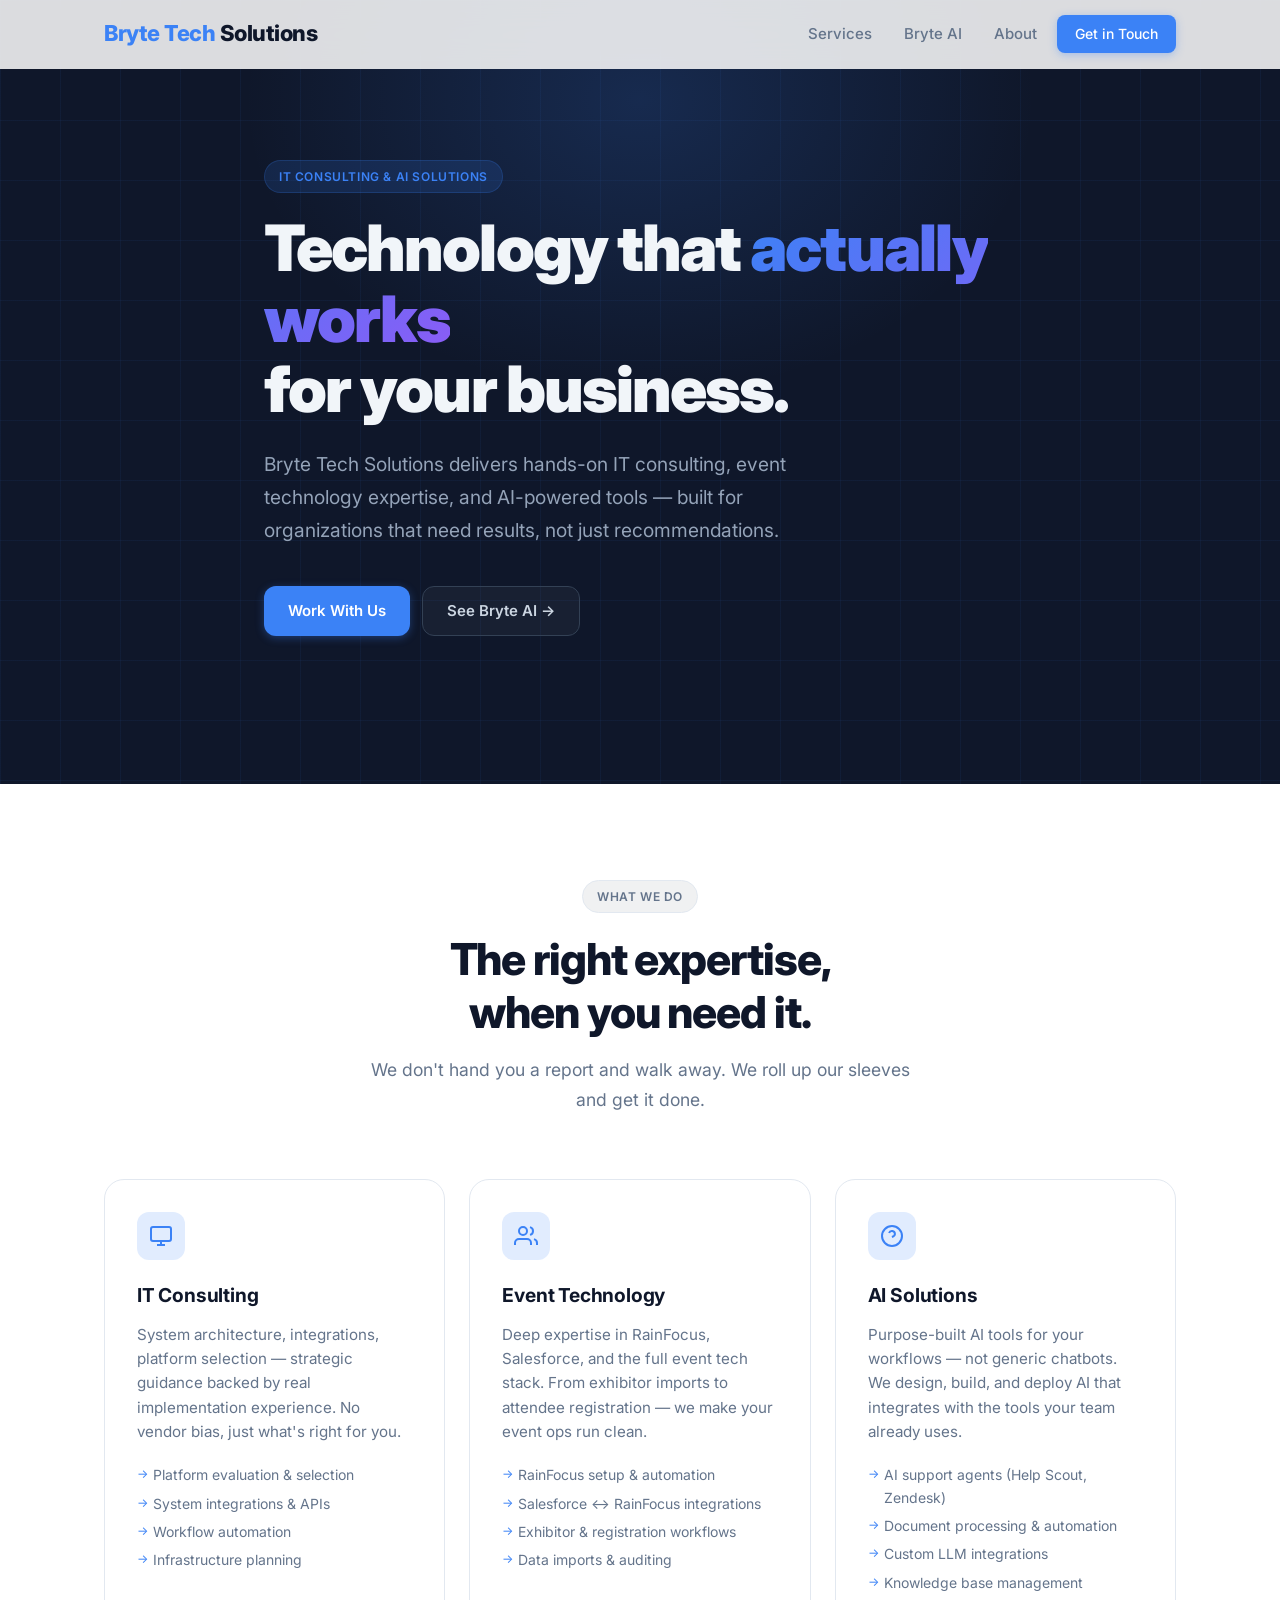
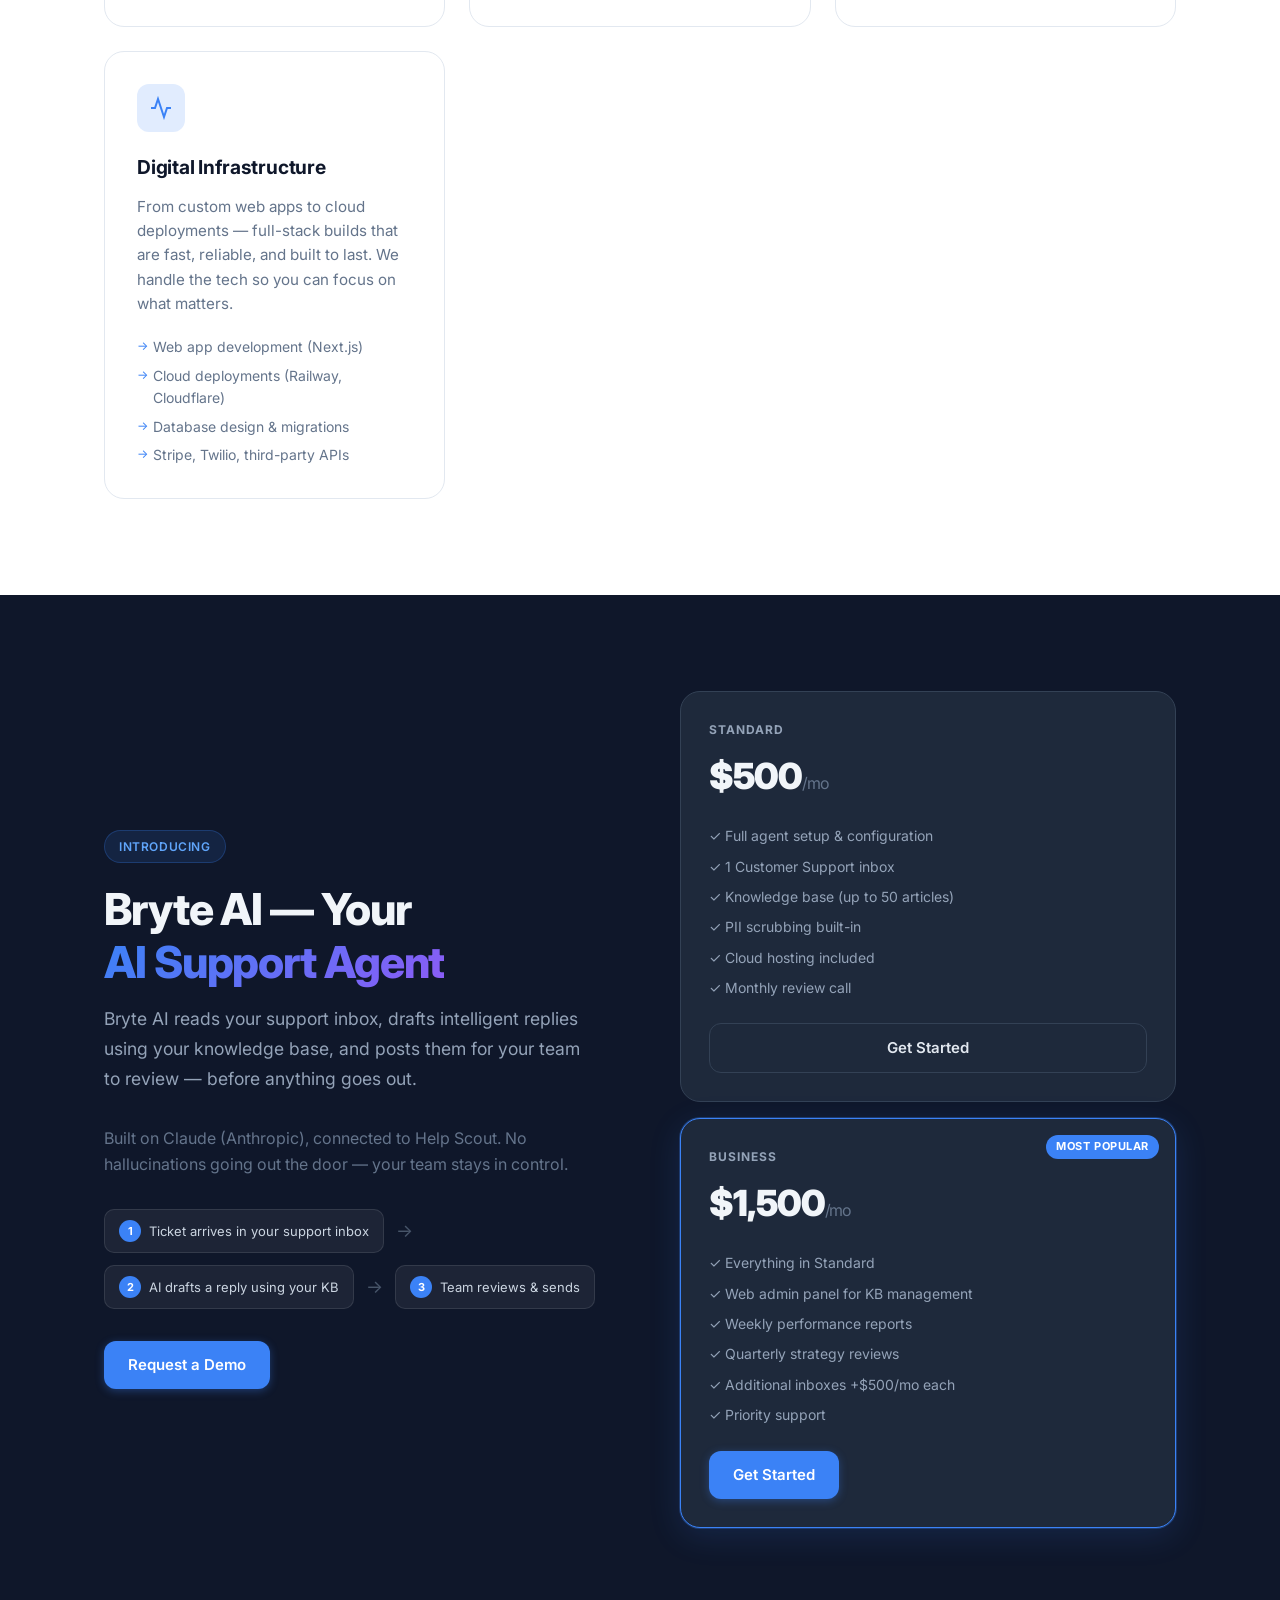
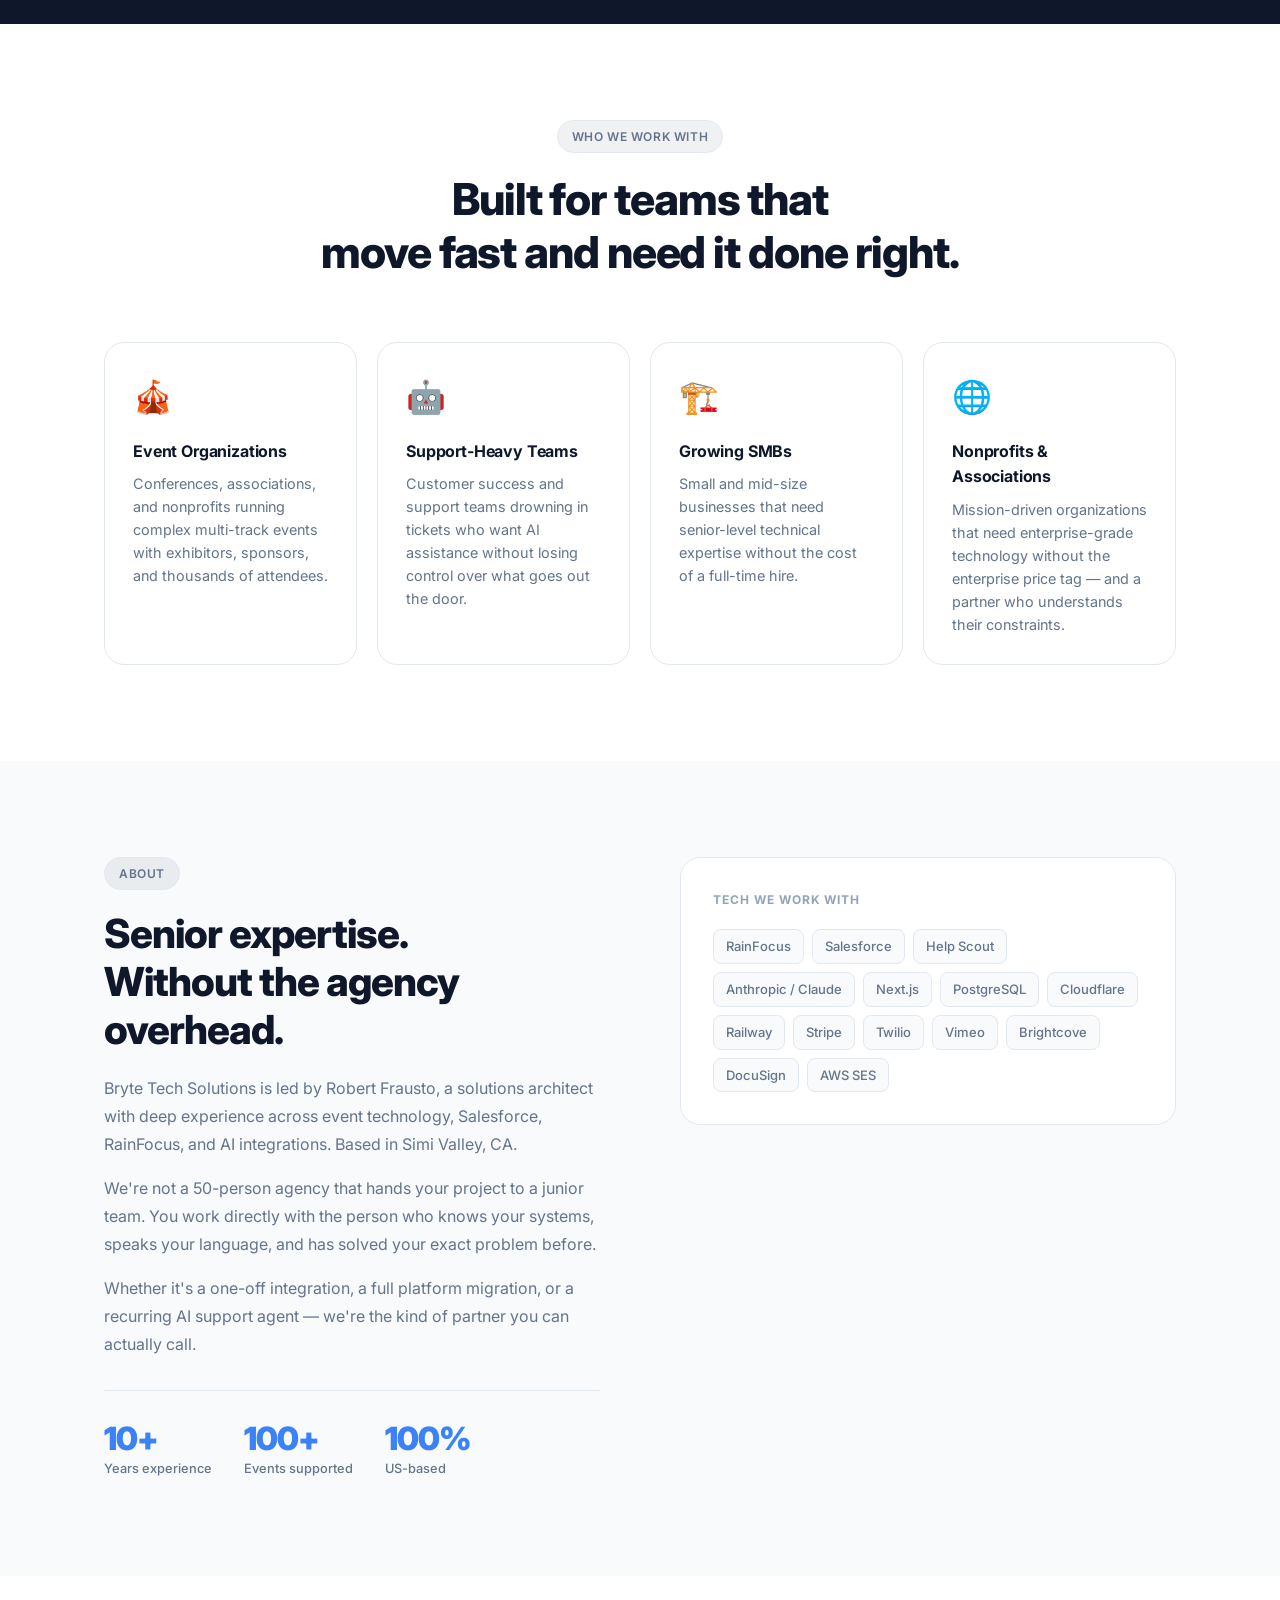
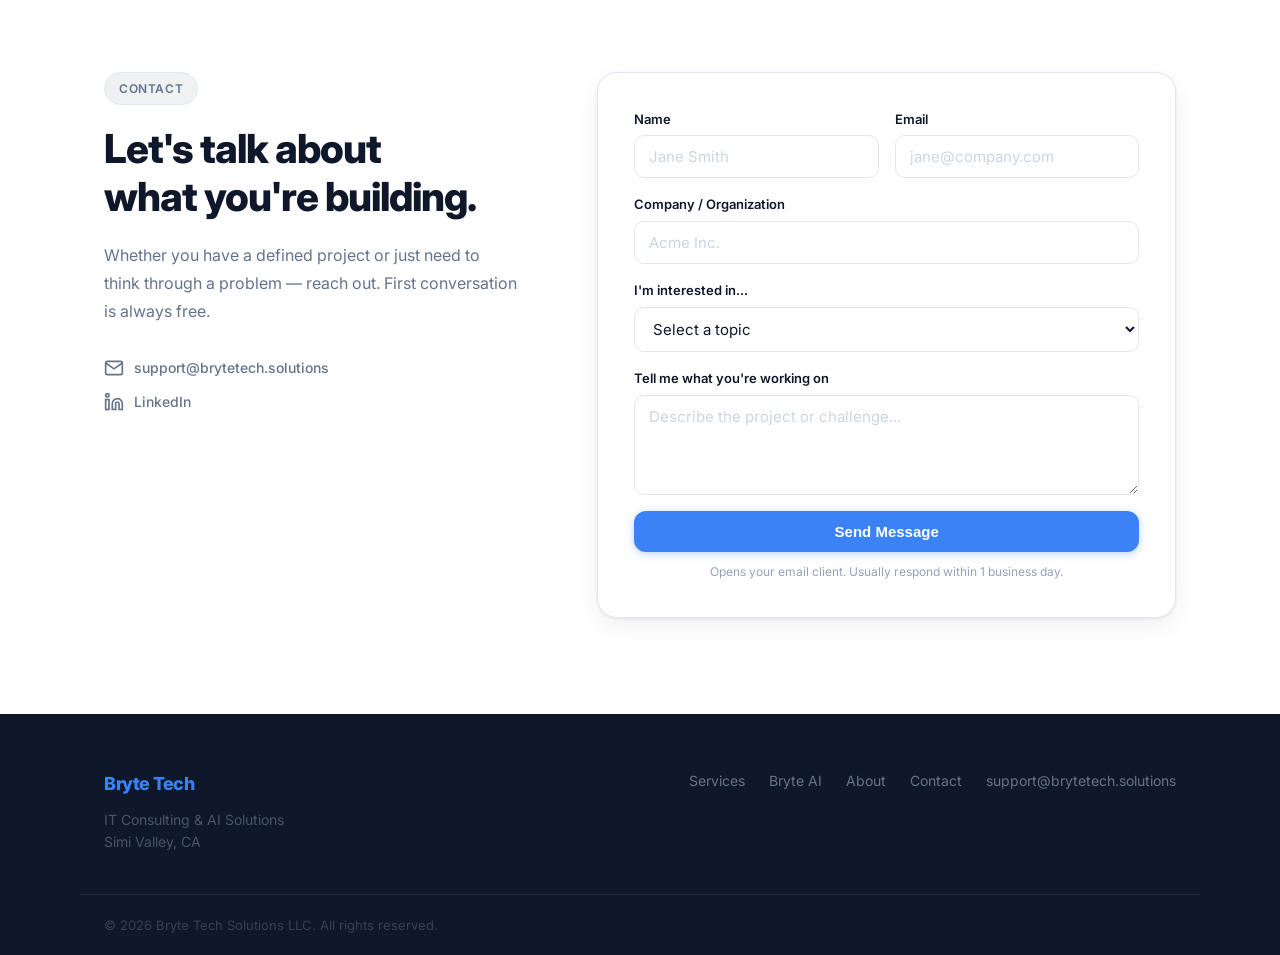
==== commit 7baa4f36: "Fix logo name, remove trusted-by section, fix nav button visibility" ====
--- a/index.html
+++ b/index.html
@@ -16,8 +16,7 @@
   <nav class="nav" id="nav">
     <div class="nav-inner container">
       <a href="#" class="logo">
-        <span class="logo-bryte">Bryte</span><span class="logo-tech">Tech</span>
-        <span class="logo-dot">.</span>
+        <span class="logo-bryte">Bryte Tech</span><span class="logo-tech"> Solutions</span>
       </a>
       <ul class="nav-links">
         <li><a href="#services">Services</a></li>
@@ -57,16 +56,7 @@
         <a href="#contact" class="btn btn-primary">Work With Us</a>
         <a href="#bryte-ai" class="btn btn-ghost">See Bryte AI →</a>
       </div>
-      <div class="hero-clients">
-        <span>Trusted by teams at</span>
-        <div class="client-logos">
-          <span class="client-name">AnitaB.org</span>
-          <span class="divider">·</span>
-          <span class="client-name">Grace Hopper Celebration</span>
-          <span class="divider">·</span>
-          <span class="client-name">RainFocus Partners</span>
-        </div>
-      </div>
+
     </div>
   </section>
 
@@ -351,7 +341,7 @@
     <div class="container footer-inner">
       <div class="footer-left">
         <a href="#" class="logo logo-sm">
-          <span class="logo-bryte">Bryte</span><span class="logo-tech">Tech</span><span class="logo-dot">.</span>
+          <span class="logo-bryte">Bryte Tech</span><span class="logo-tech"> Solutions</span>
         </a>
         <p>IT Consulting & AI Solutions<br/>Simi Valley, CA</p>
       </div>
--- a/styles.css
+++ b/styles.css
@@ -190,8 +190,8 @@
 }
 
 .nav-links a:hover { color: var(--text); background: var(--bg-alt); }
-.nav-links .btn { color: #fff; padding: 8px 18px; font-size: 14px; }
-.nav-links .btn:hover { color: #fff; background: var(--primary-dark); }
+.nav-links .btn { color: #fff !important; background: var(--primary); padding: 8px 18px; font-size: 14px; box-shadow: 0 2px 8px rgba(59,130,246,0.35); }
+.nav-links .btn:hover { color: #fff !important; background: var(--primary-dark) !important; border-color: transparent; }
 
 .hamburger {
   display: none;
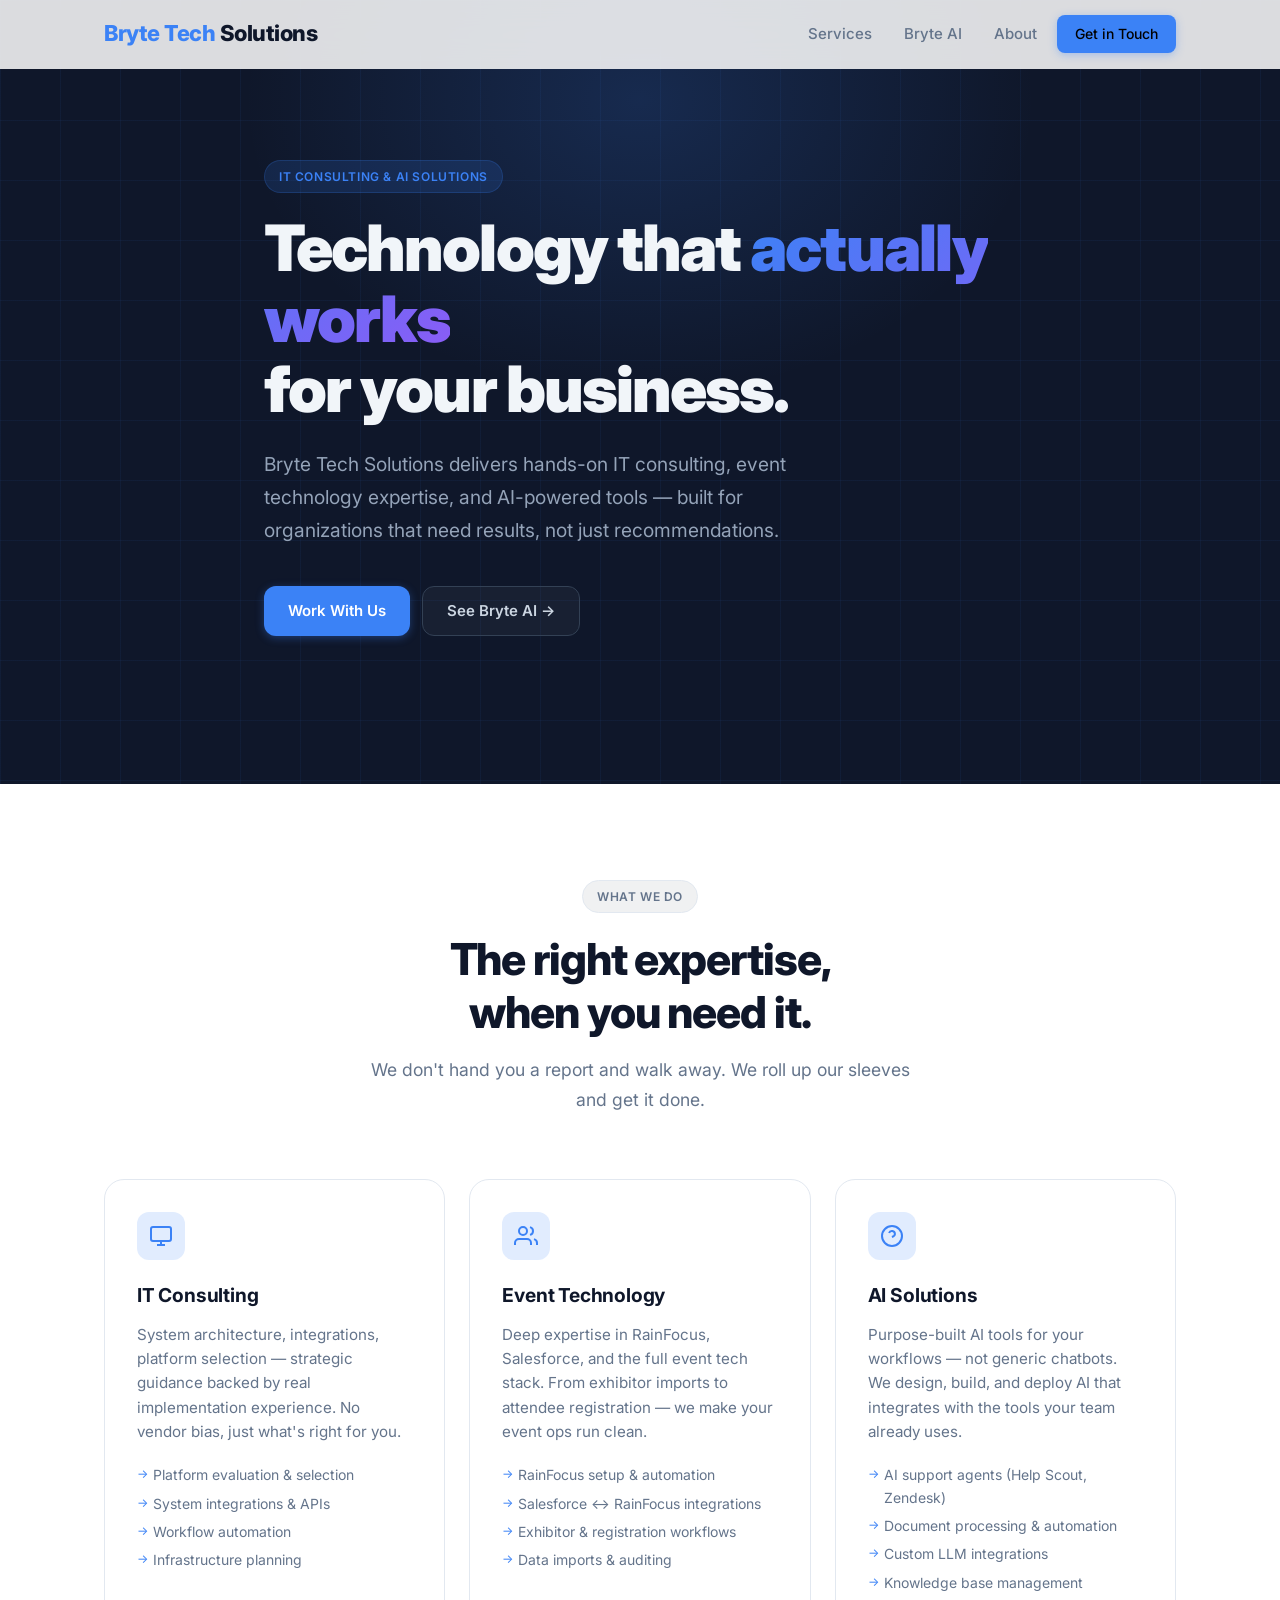
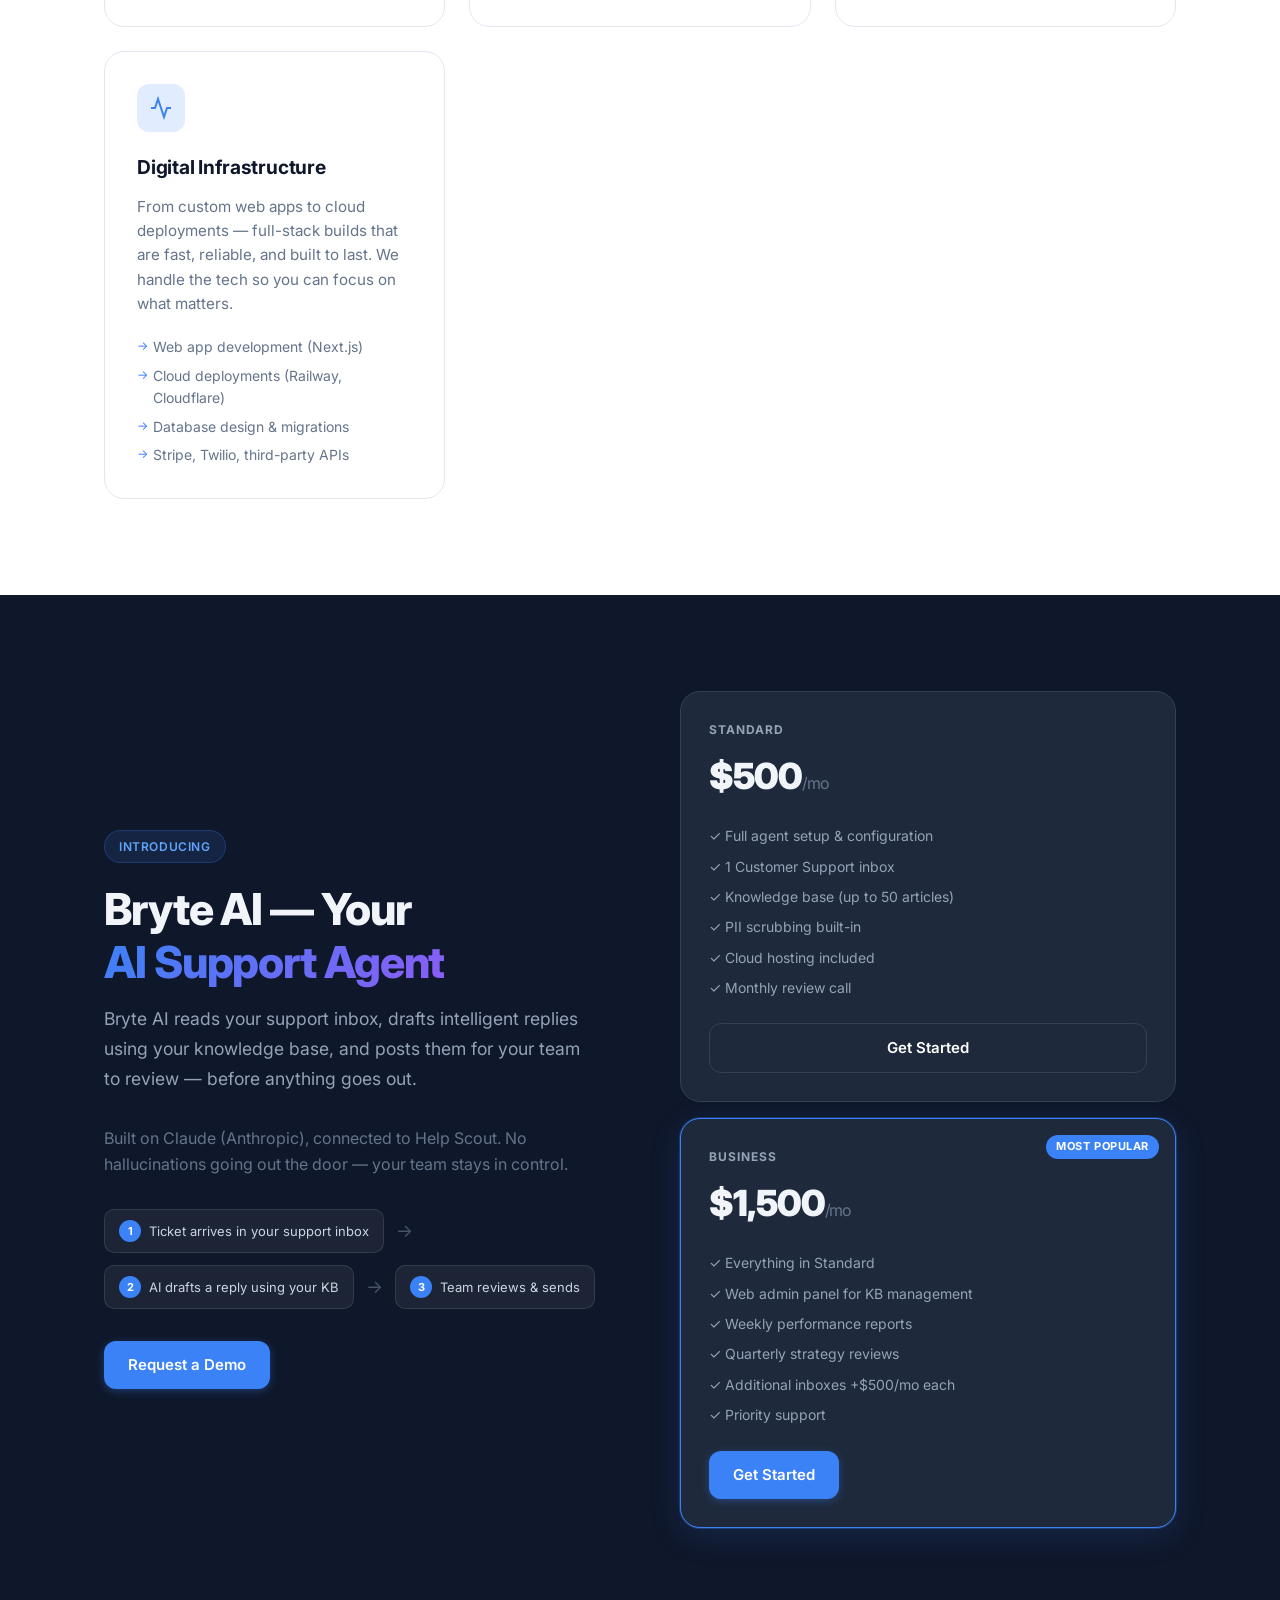
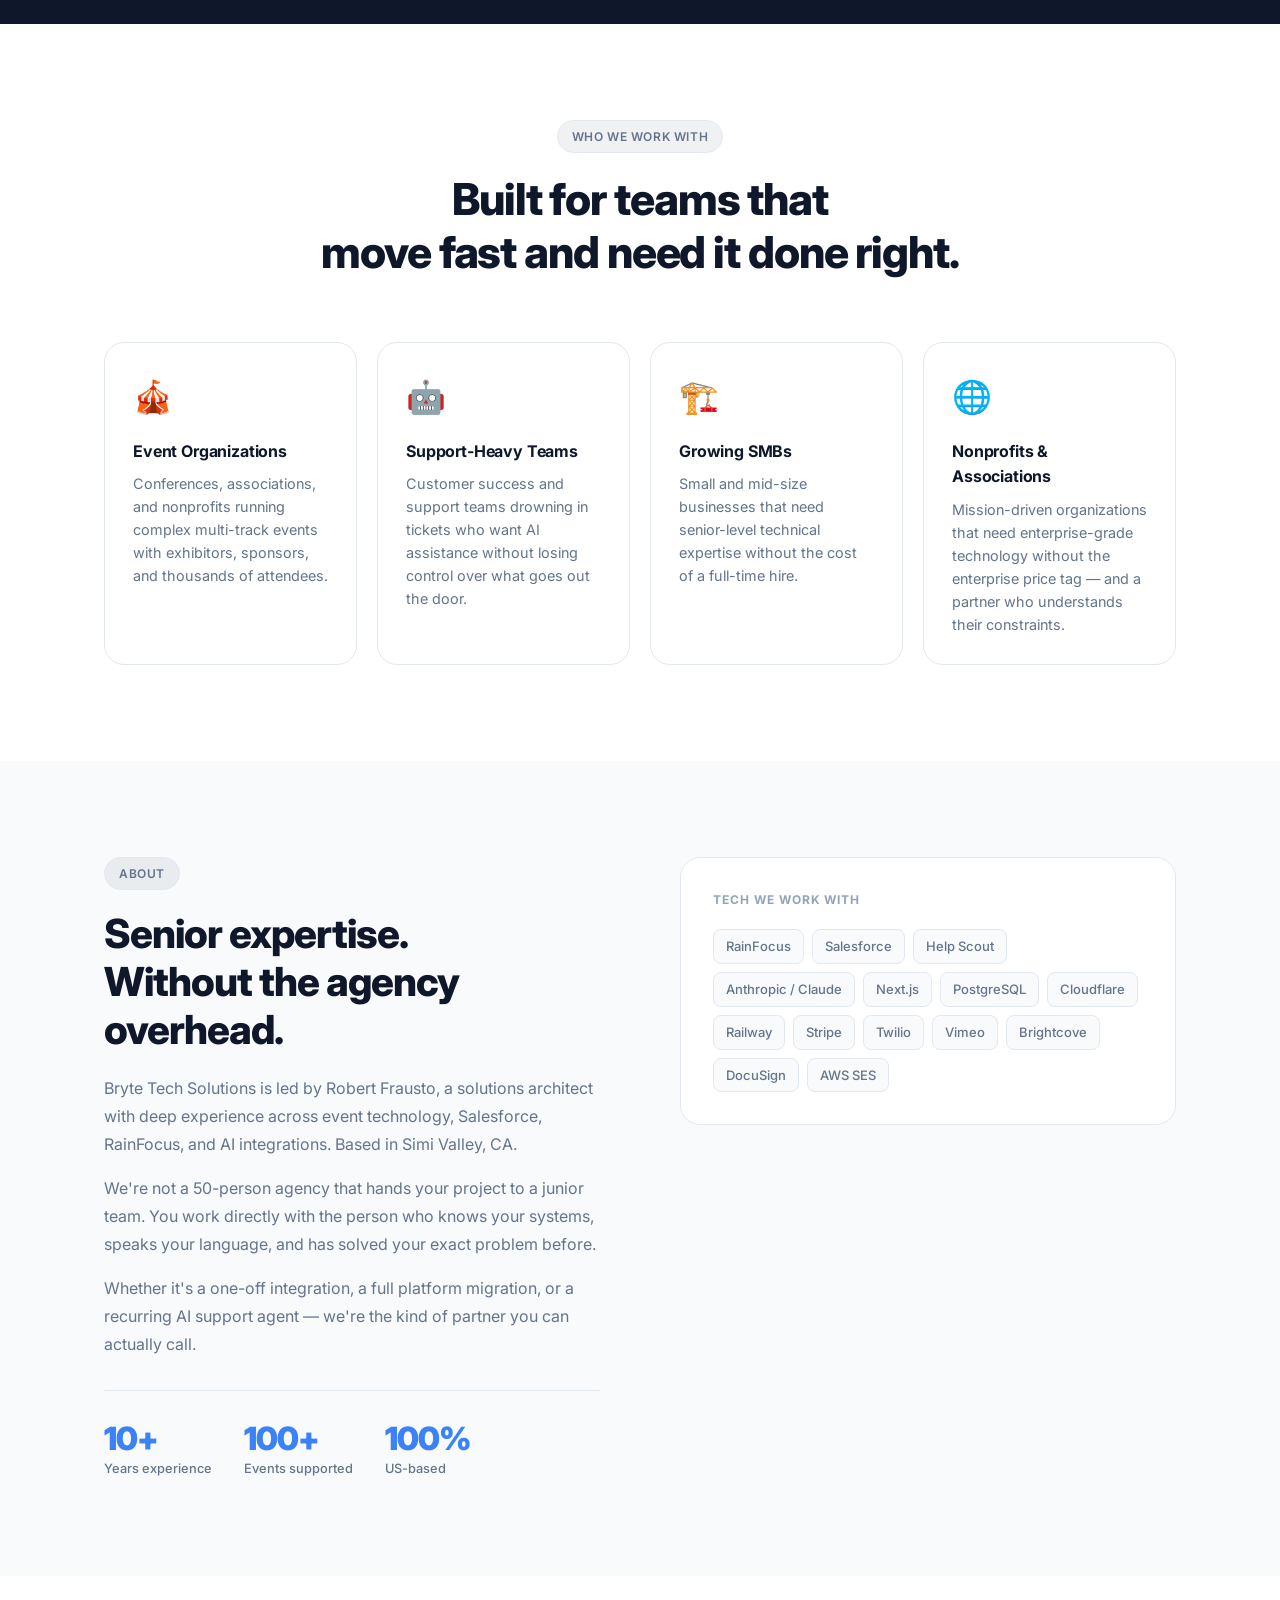
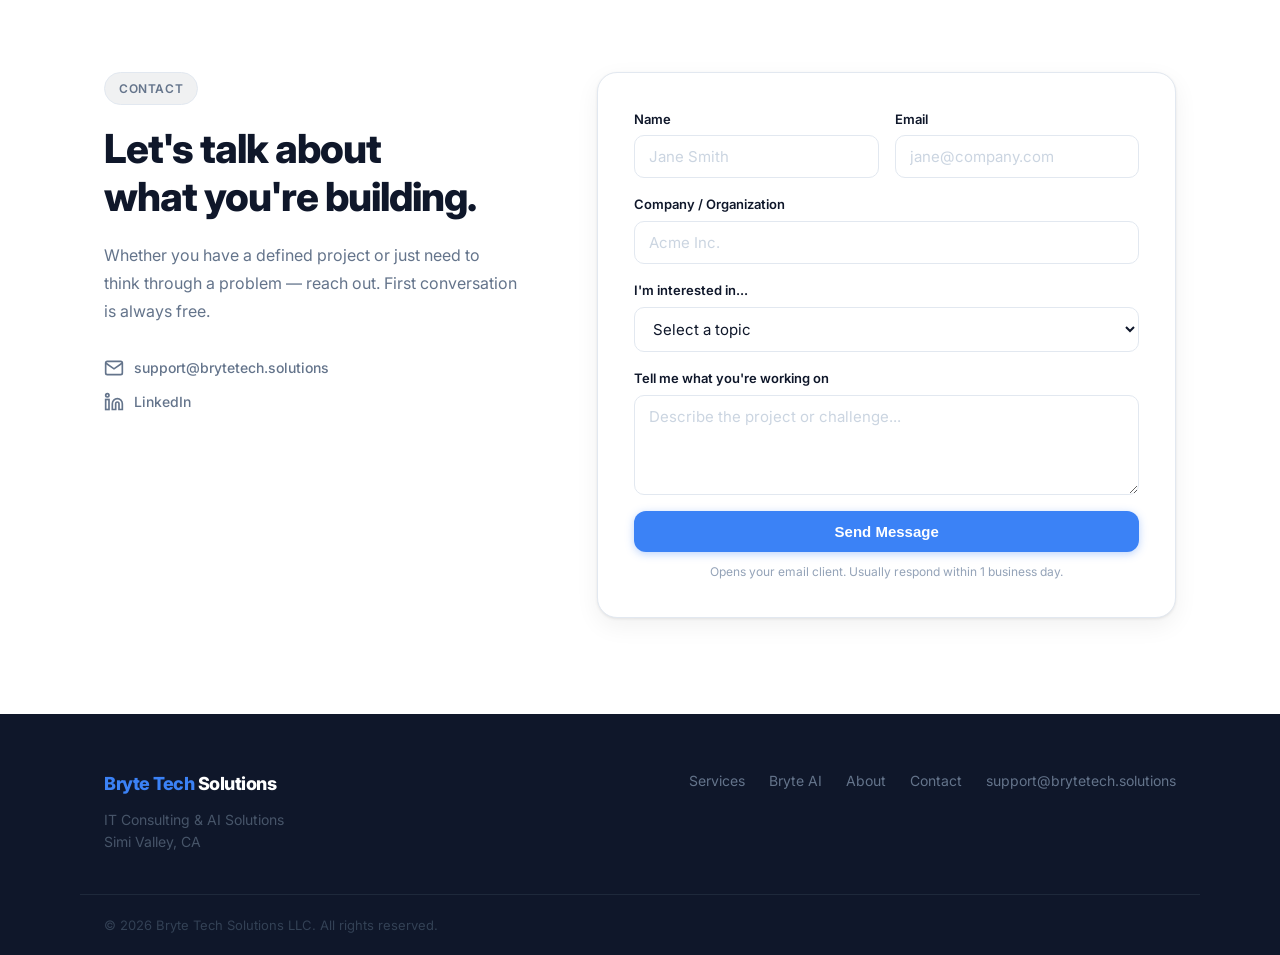
==== commit e4bc3cc4: "Force black text on nav Get in Touch button" ====
--- a/index.html
+++ b/index.html
@@ -22,7 +22,7 @@
         <li><a href="#services">Services</a></li>
         <li><a href="#bryte-ai">Bryte AI</a></li>
         <li><a href="#about">About</a></li>
-        <li><a href="#contact" class="btn btn-sm">Get in Touch</a></li>
+        <li><a href="#contact" class="btn btn-sm nav-cta">Get in Touch</a></li>
       </ul>
       <button class="hamburger" id="hamburger" aria-label="Toggle menu">
         <span></span><span></span><span></span>
--- a/styles.css
+++ b/styles.css
@@ -117,7 +117,7 @@
 
 .btn-ghost-dark {
   background: transparent;
-  color: #e2e8f0;
+  color: #ffffff;
   border: 1.5px solid var(--border-dark);
   padding: 12px 24px;
   border-radius: var(--radius);
@@ -171,6 +171,7 @@
 .logo-bryte { color: var(--primary); }
 .logo-tech { color: var(--text); }
 .logo-dot { color: var(--primary); }
+.footer .logo-tech { color: #ffffff; }
 
 .nav-links {
   display: flex;
@@ -190,8 +191,9 @@
 }
 
 .nav-links a:hover { color: var(--text); background: var(--bg-alt); }
-.nav-links .btn { color: #fff !important; background: var(--primary); padding: 8px 18px; font-size: 14px; box-shadow: 0 2px 8px rgba(59,130,246,0.35); }
-.nav-links .btn:hover { color: #fff !important; background: var(--primary-dark) !important; border-color: transparent; }
+.nav-links .btn { color: #000000 !important; background: var(--primary); padding: 8px 18px; font-size: 14px; box-shadow: 0 2px 8px rgba(59,130,246,0.35); }
+.nav-links .btn:hover { color: #000000 !important; background: var(--primary-dark) !important; border-color: transparent; }
+a.nav-cta, a.nav-cta:visited, a.nav-cta:link { color: #000000 !important; }
 
 .hamburger {
   display: none;
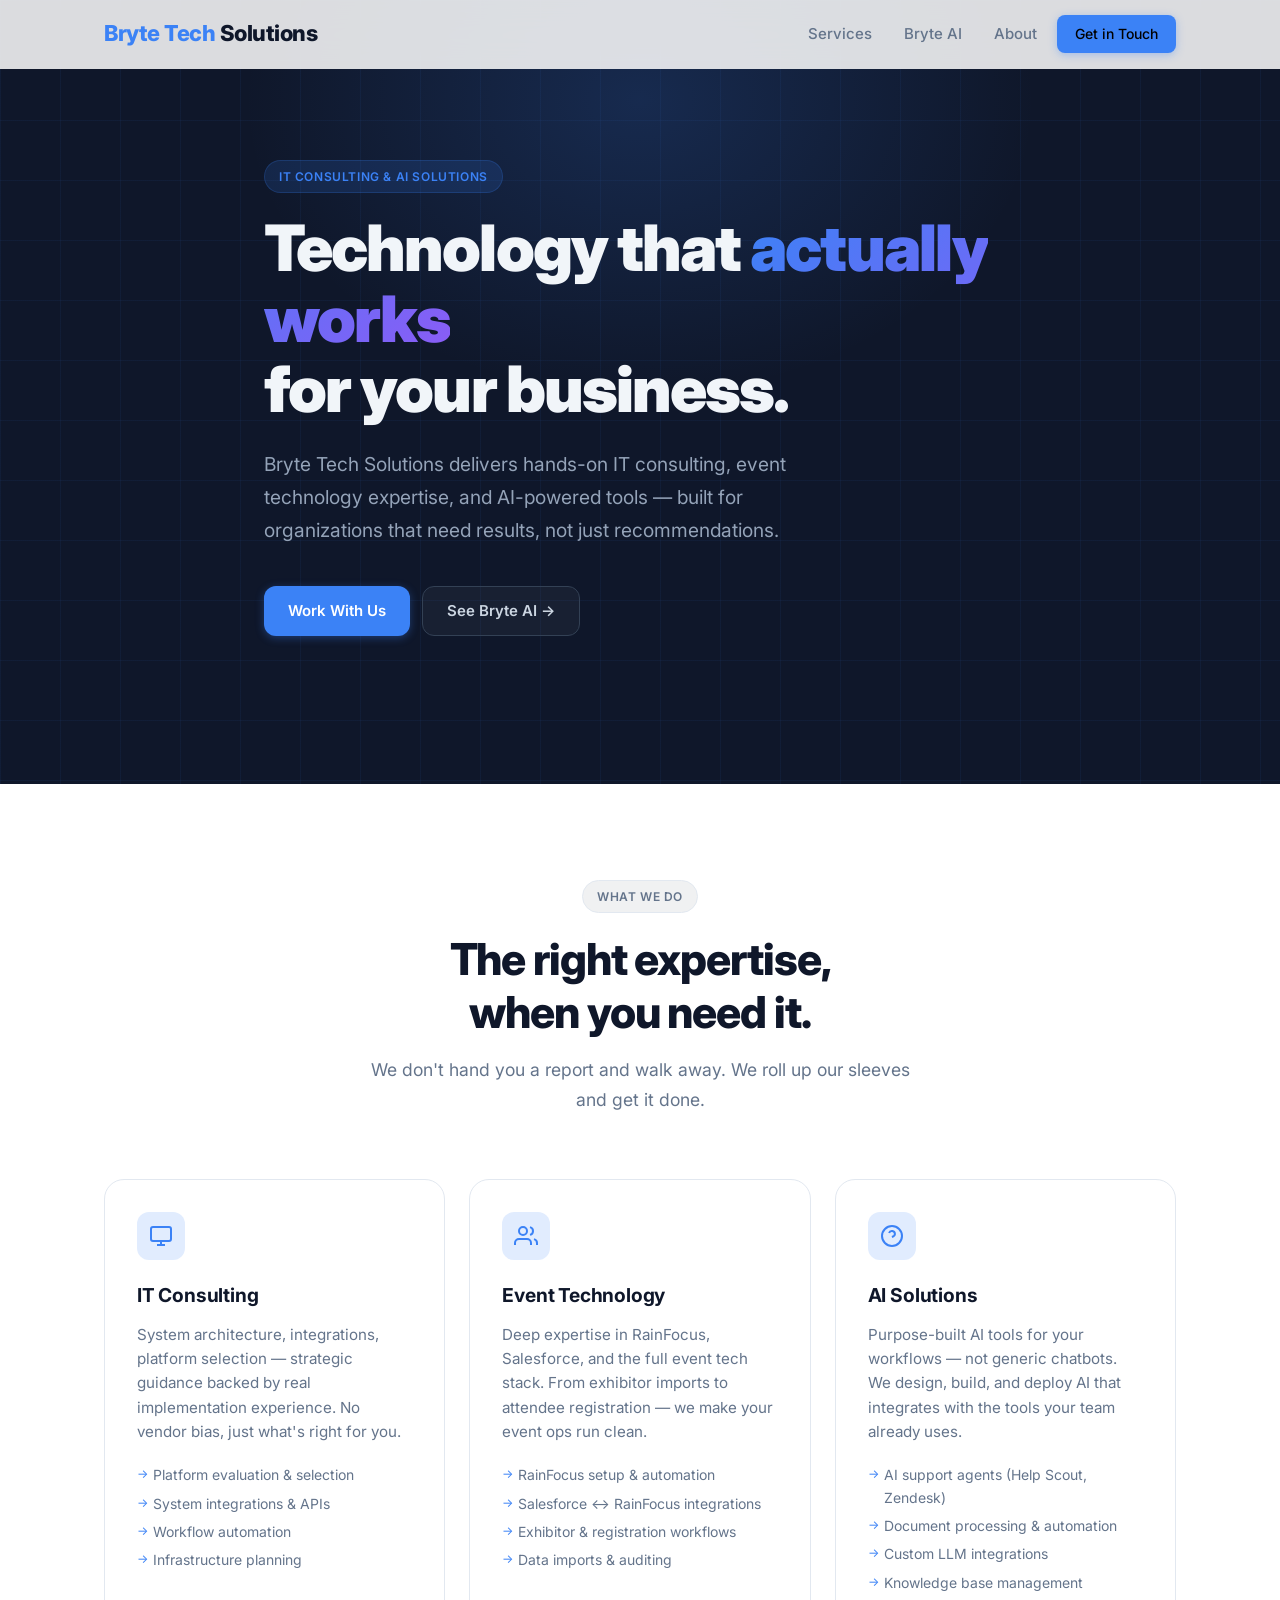
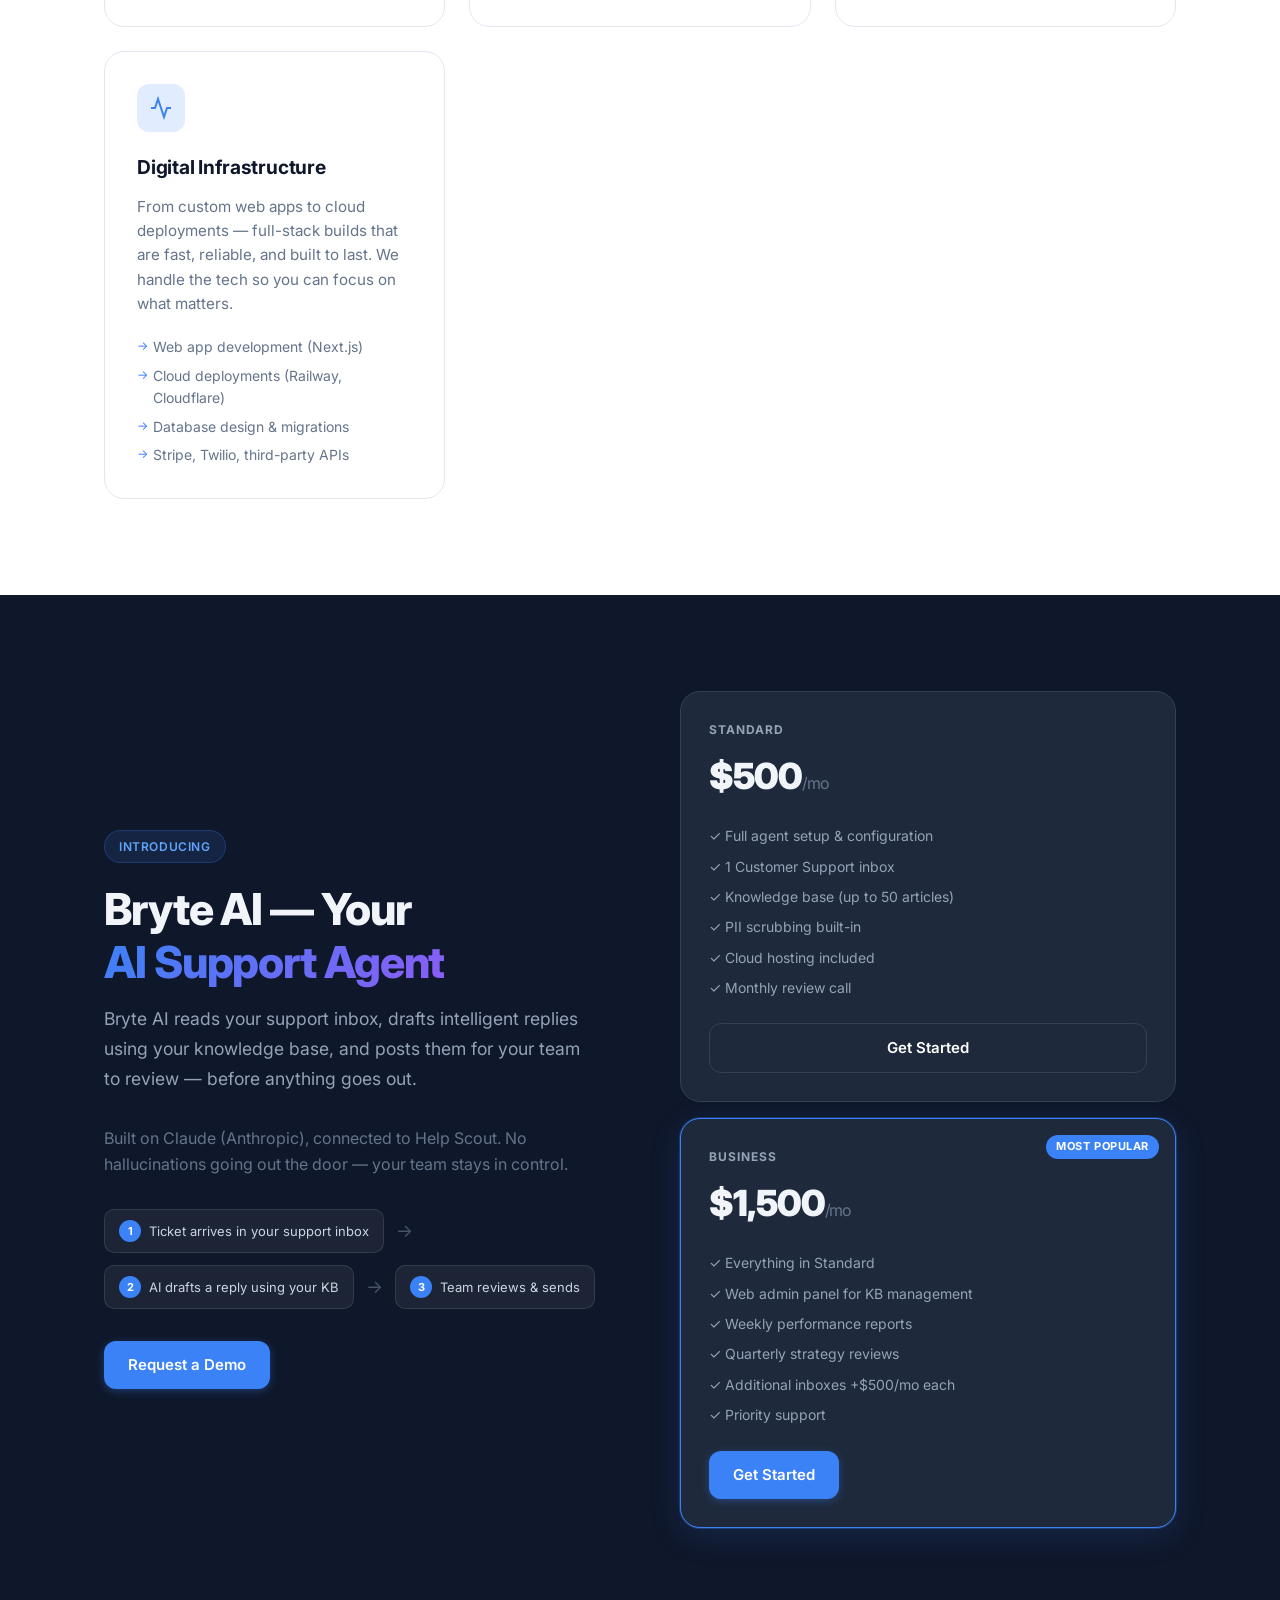
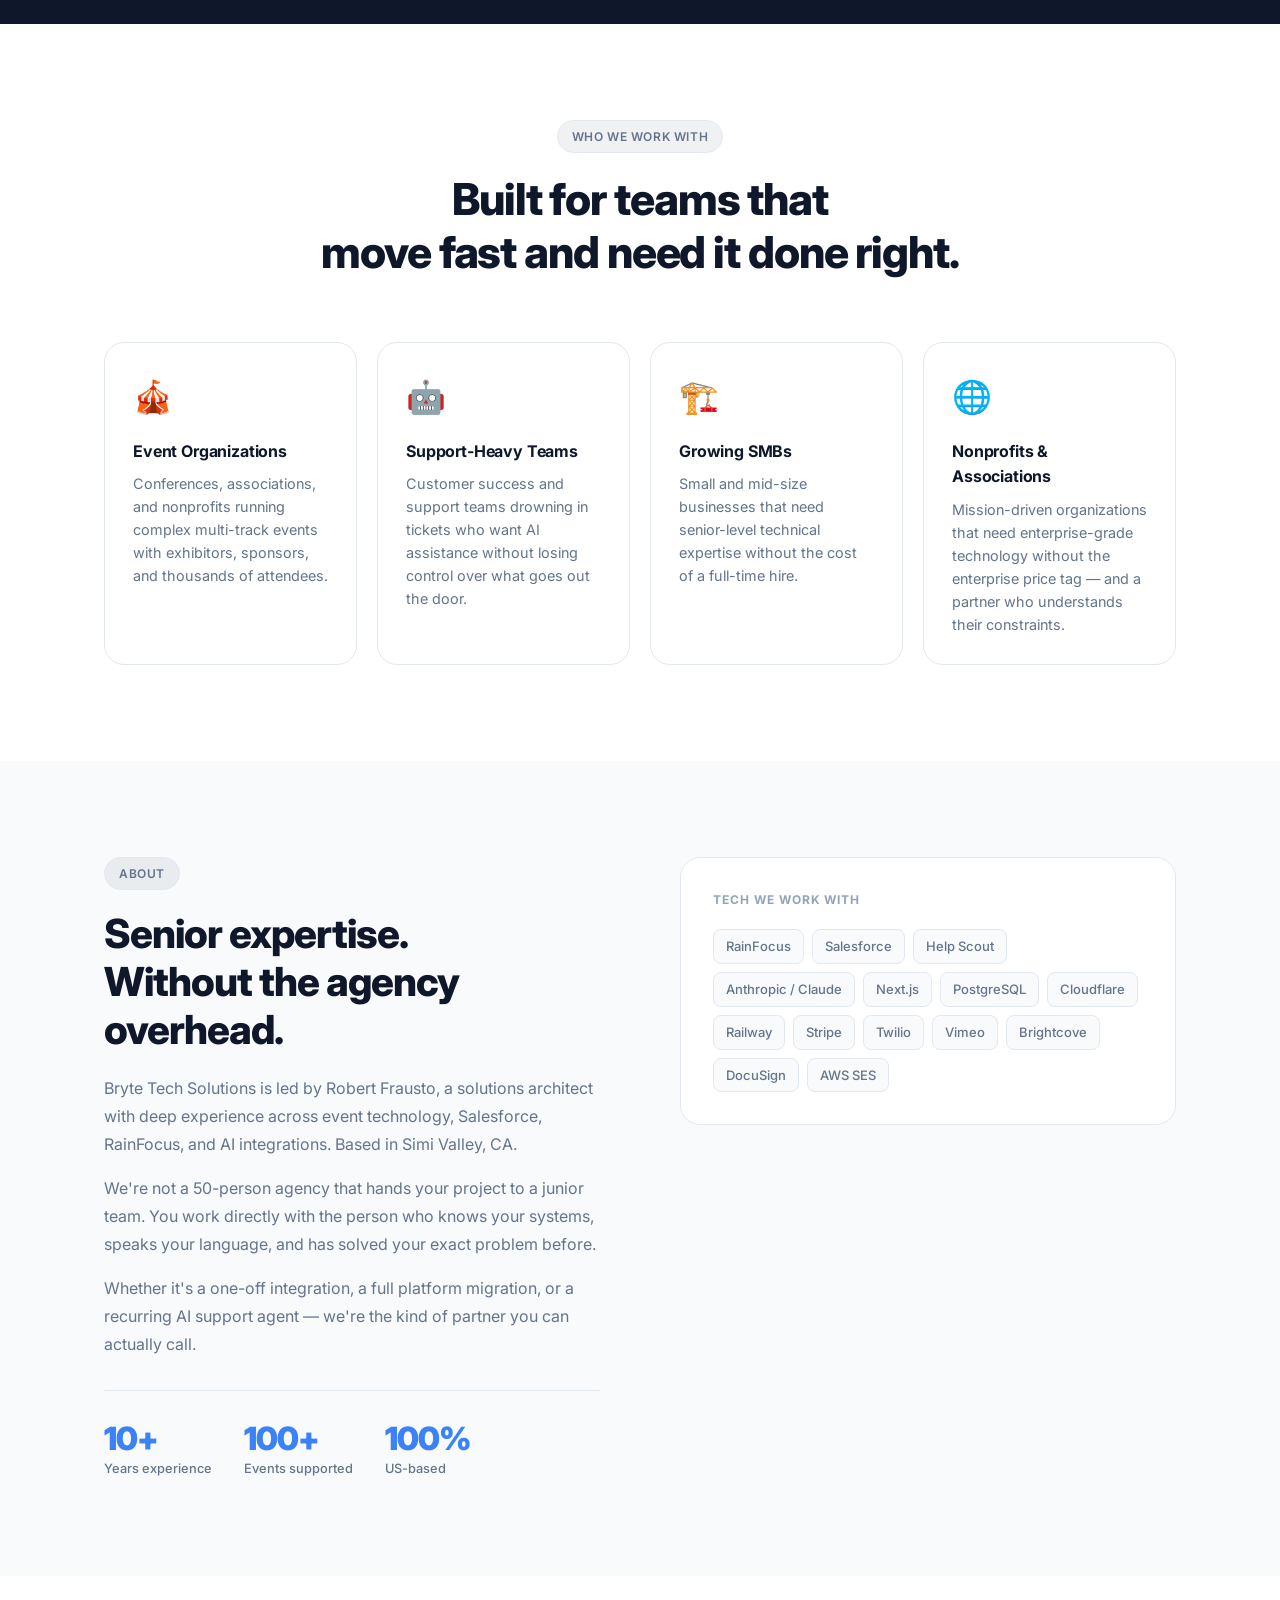
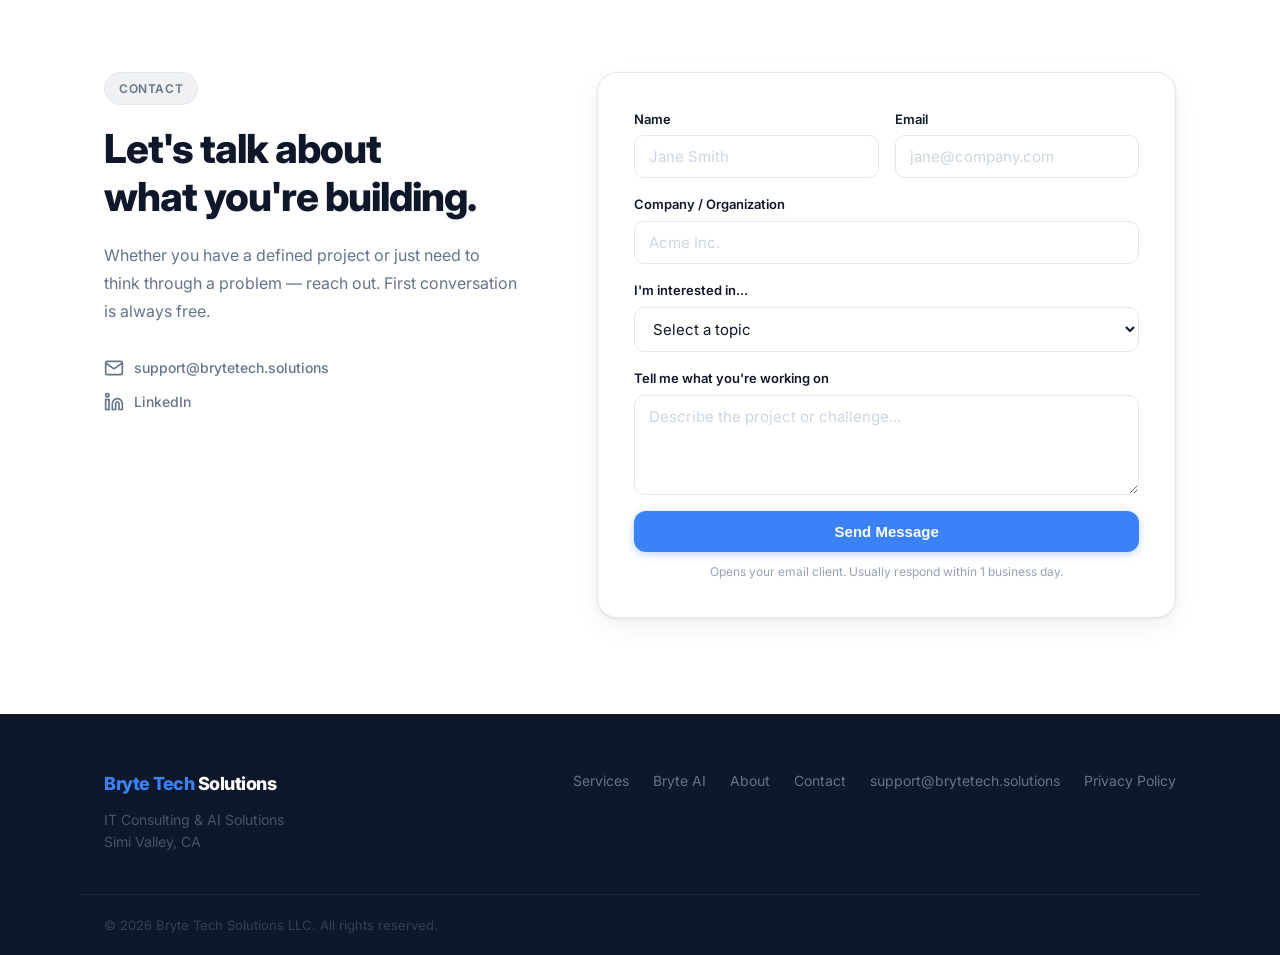
==== commit 6b41f718: "feat: add Privacy Policy link to footer" ====
--- a/index.html
+++ b/index.html
@@ -351,6 +351,7 @@
         <a href="#about">About</a>
         <a href="#contact">Contact</a>
         <a href="mailto:support@brytetech.solutions">support@brytetech.solutions</a>
+        <a href="/privacy-policy.html">Privacy Policy</a>
       </div>
     </div>
     <div class="footer-bottom container">
